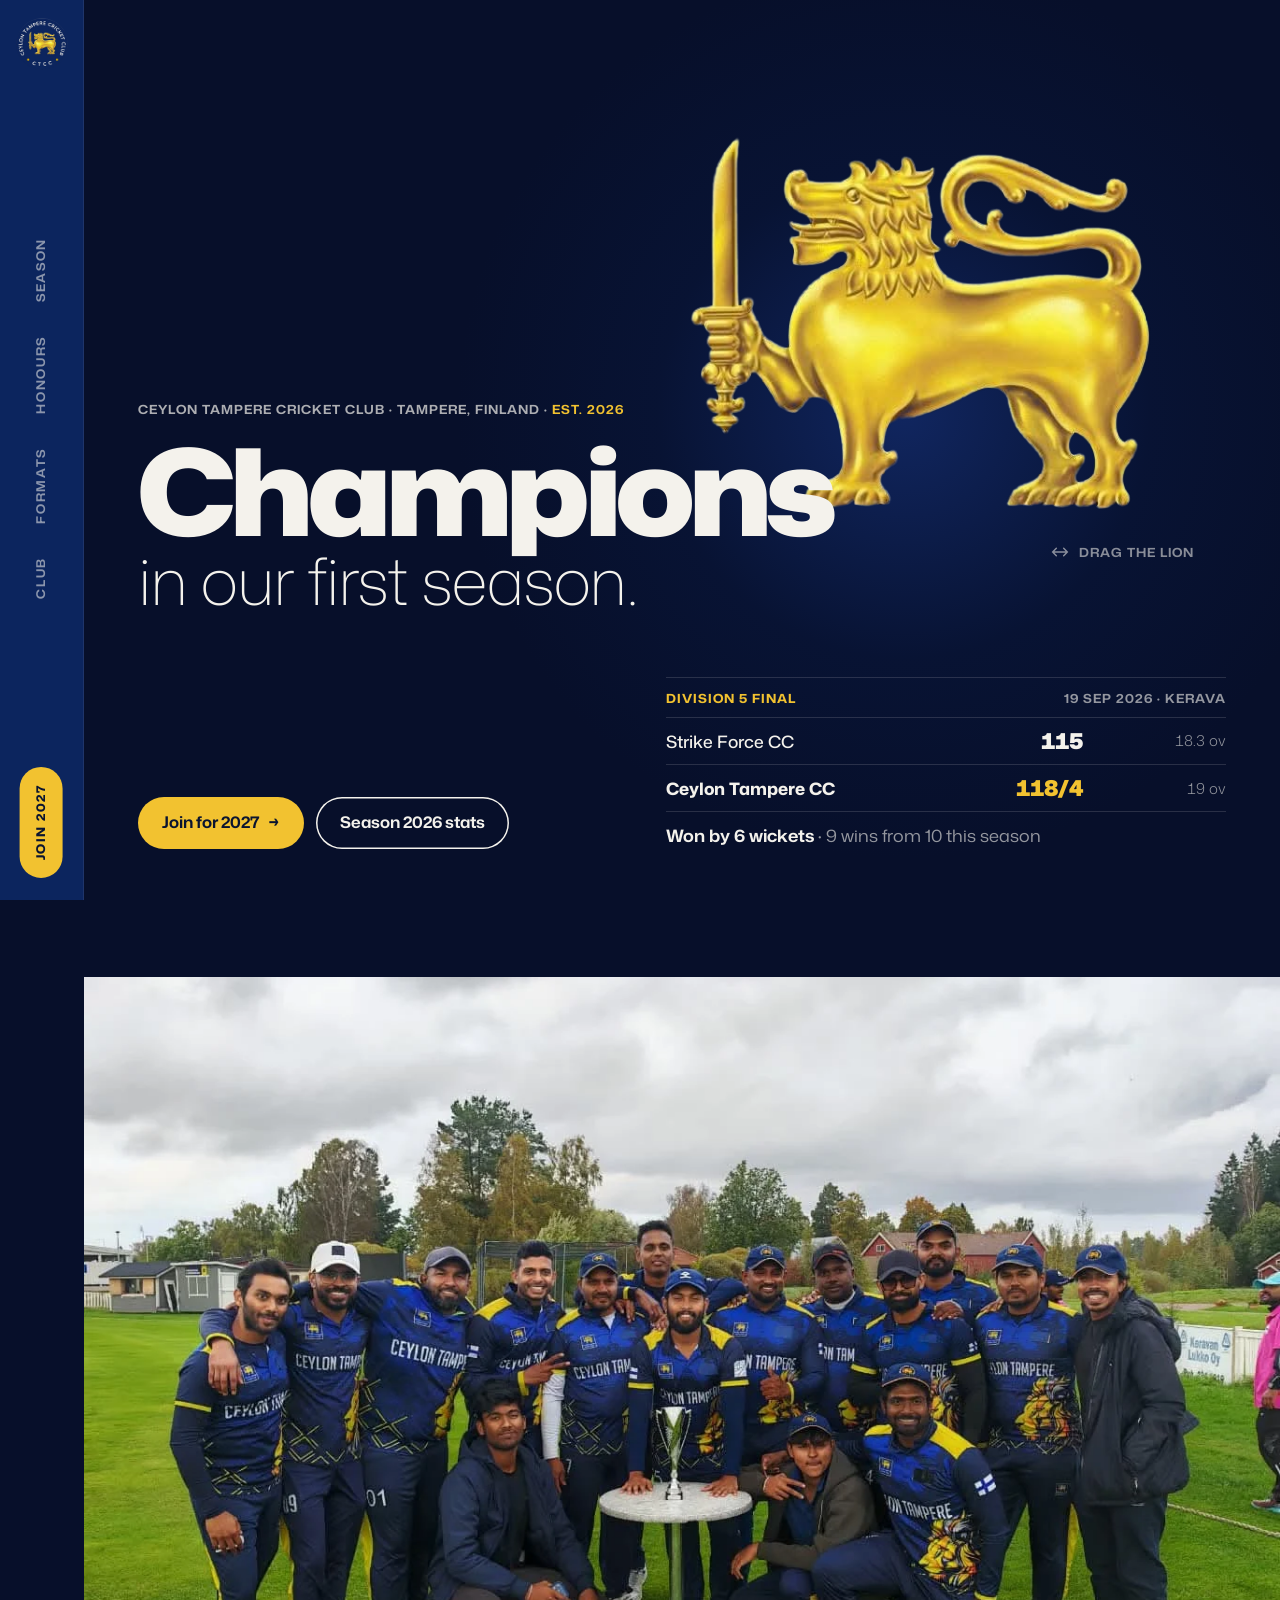
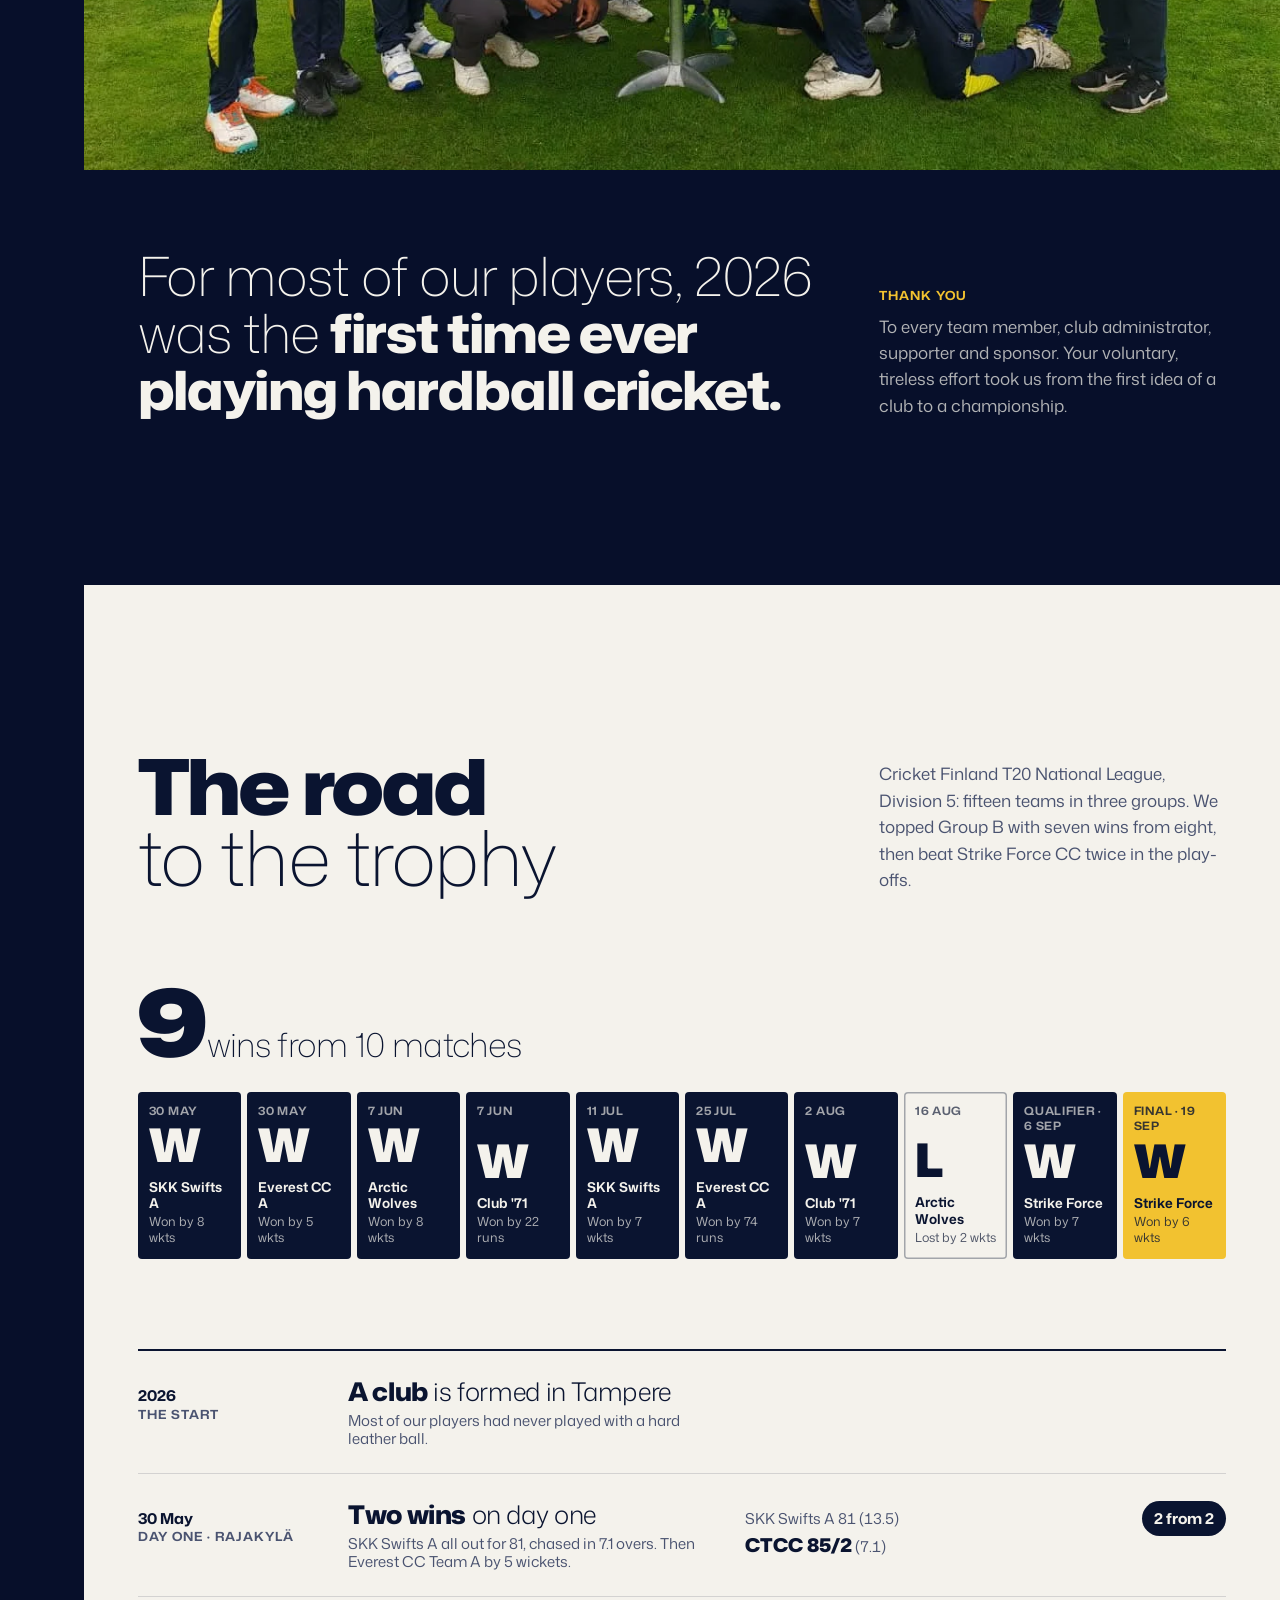
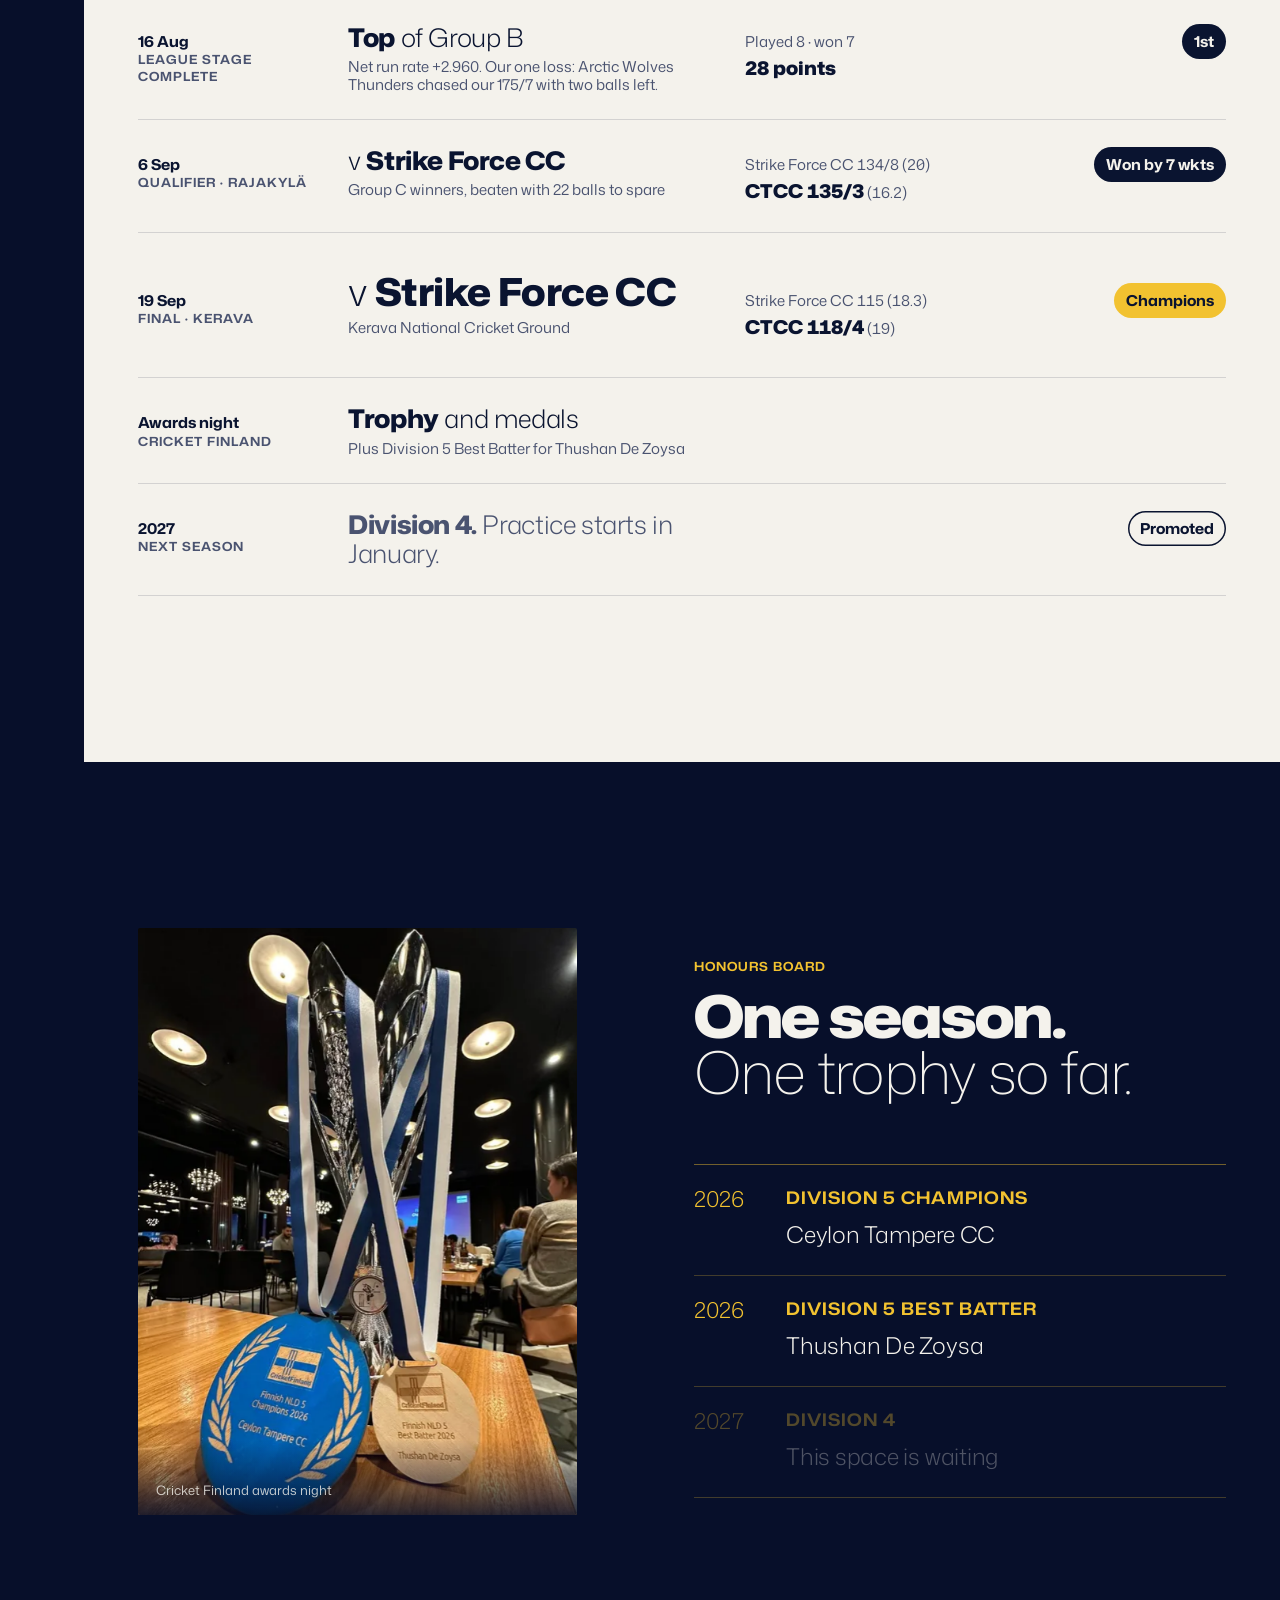
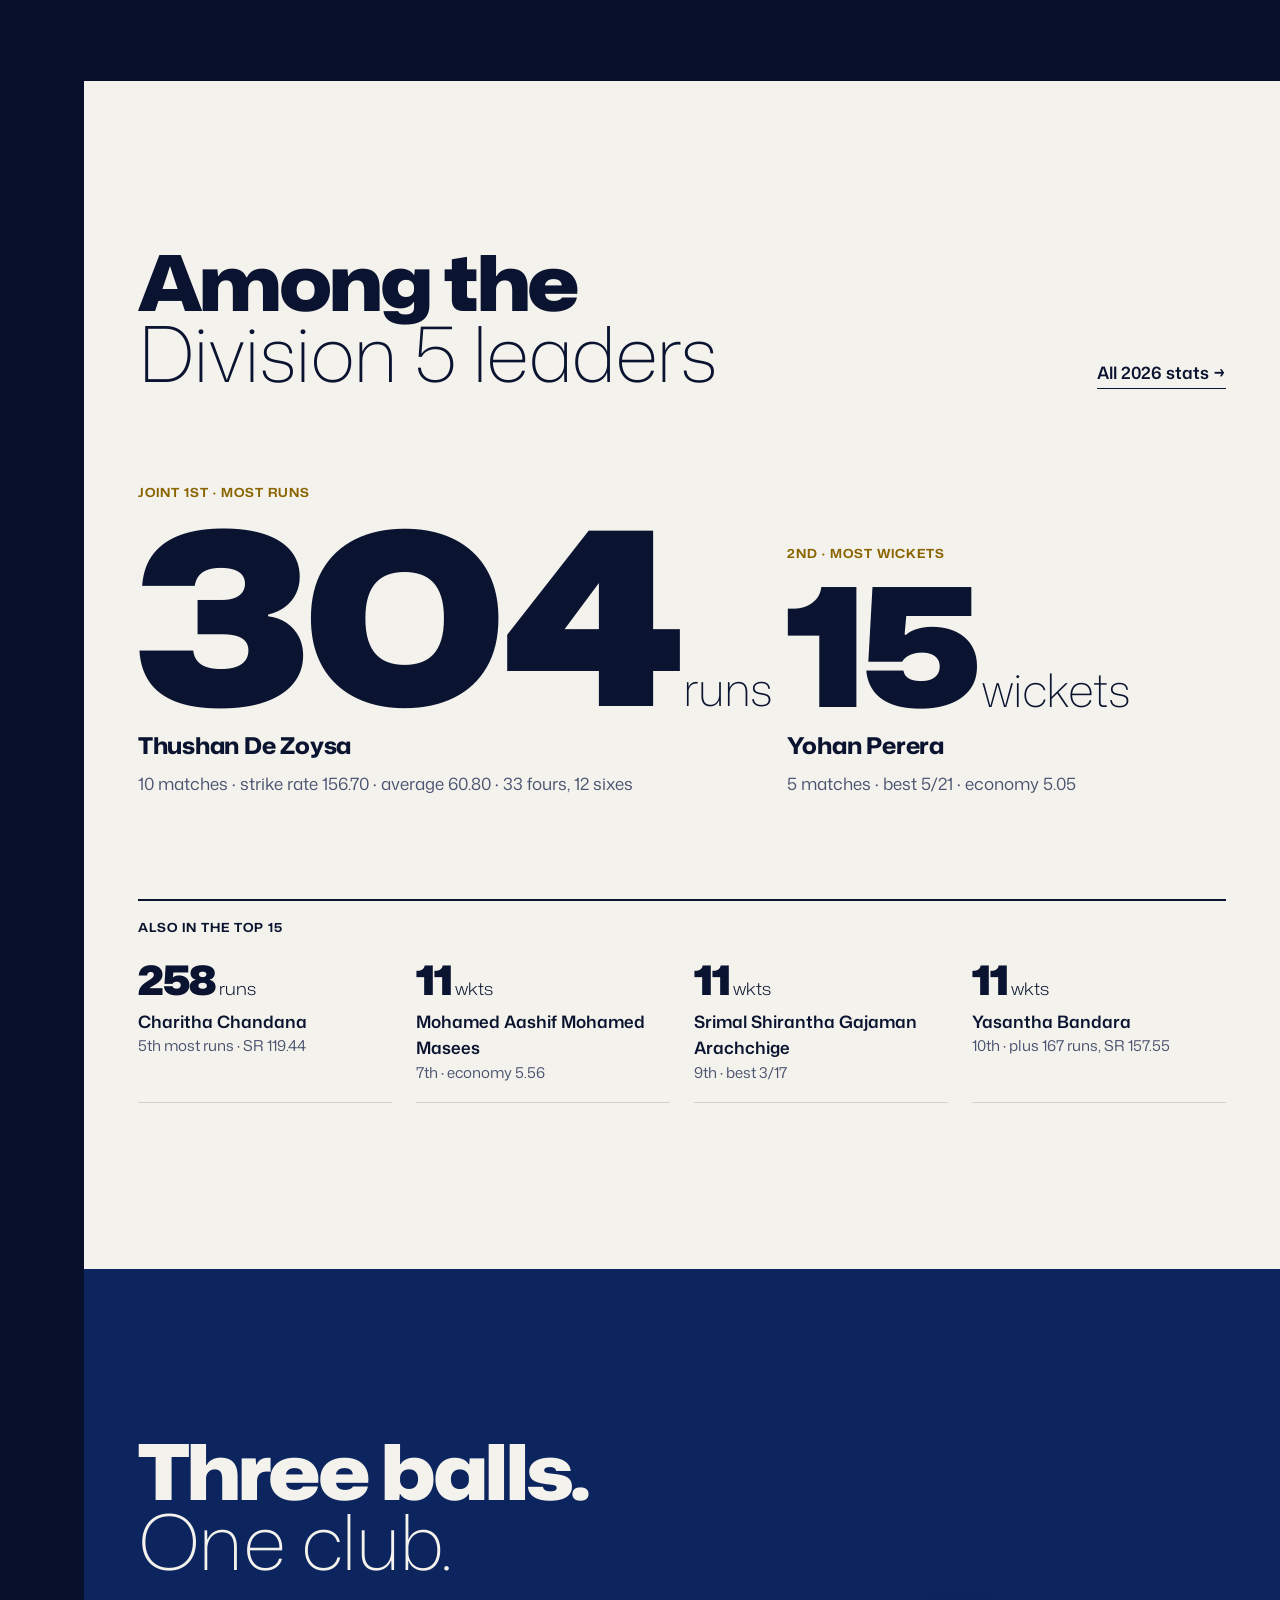
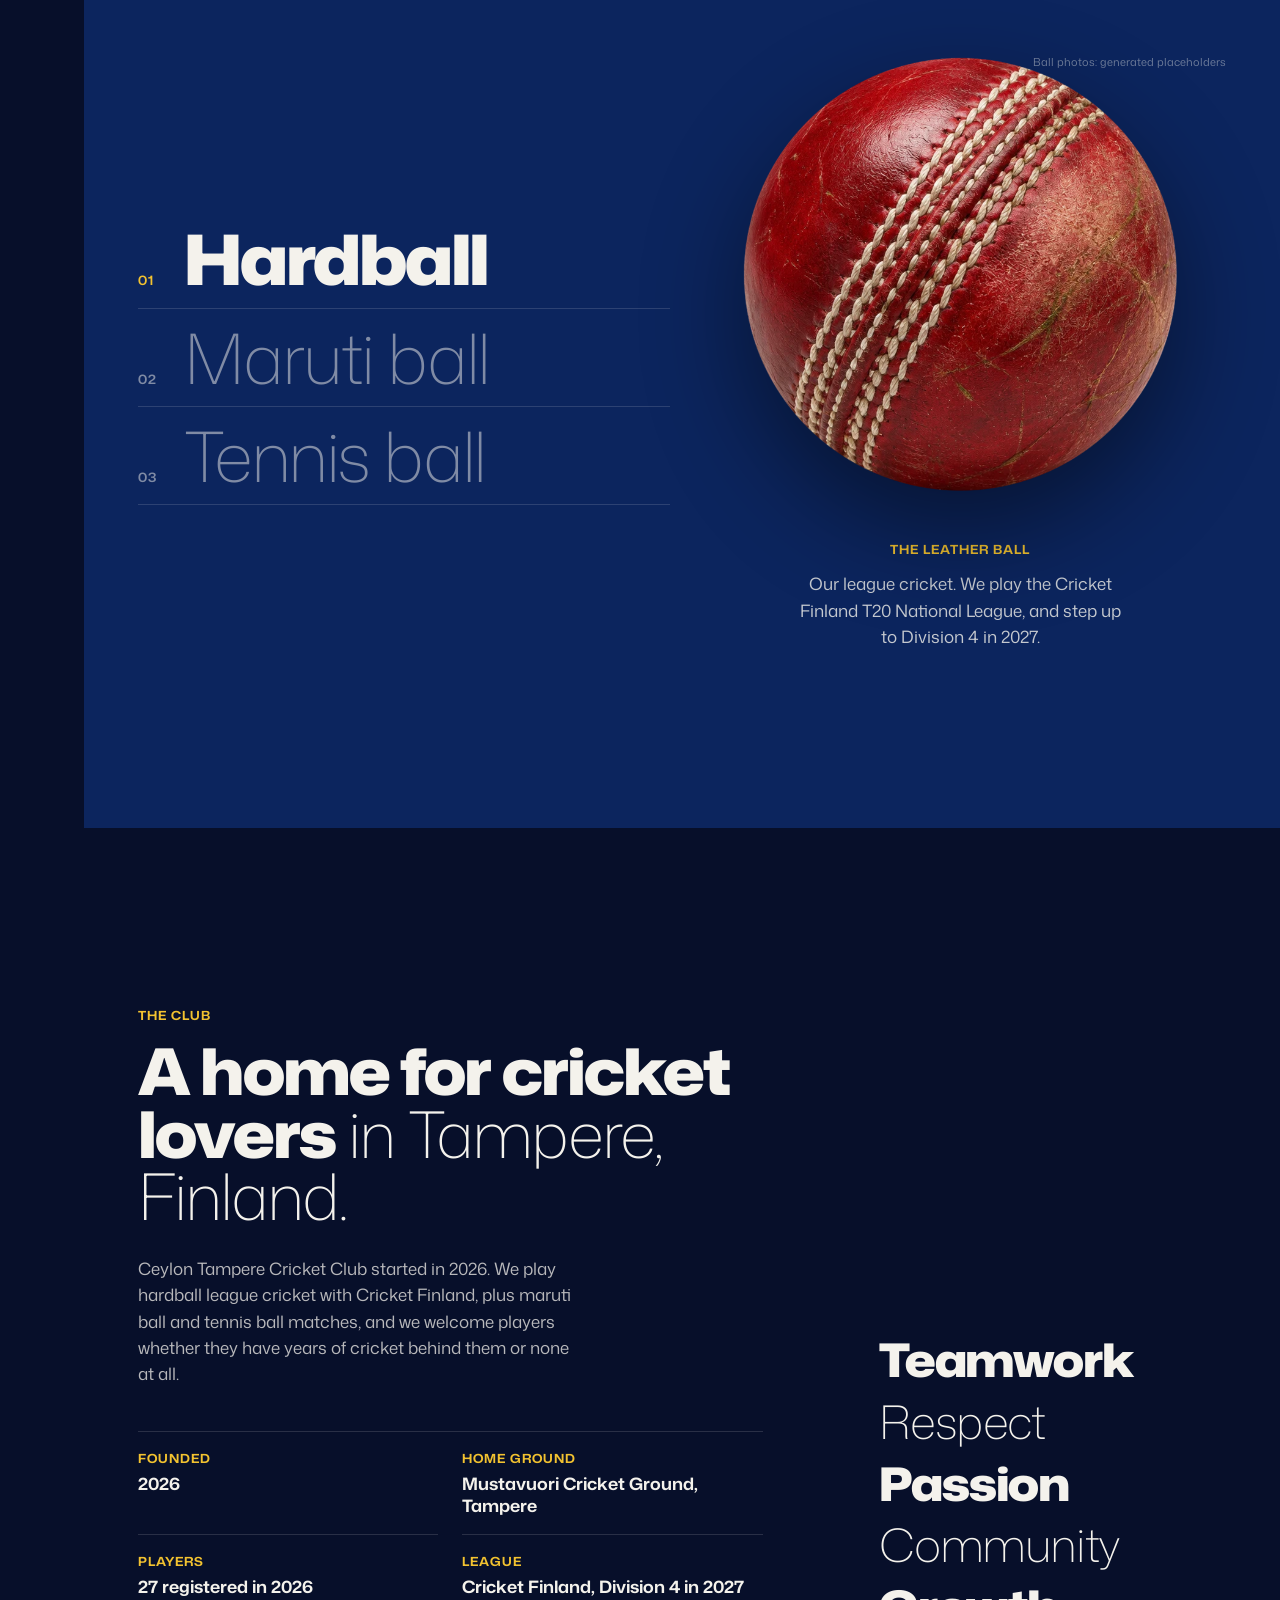
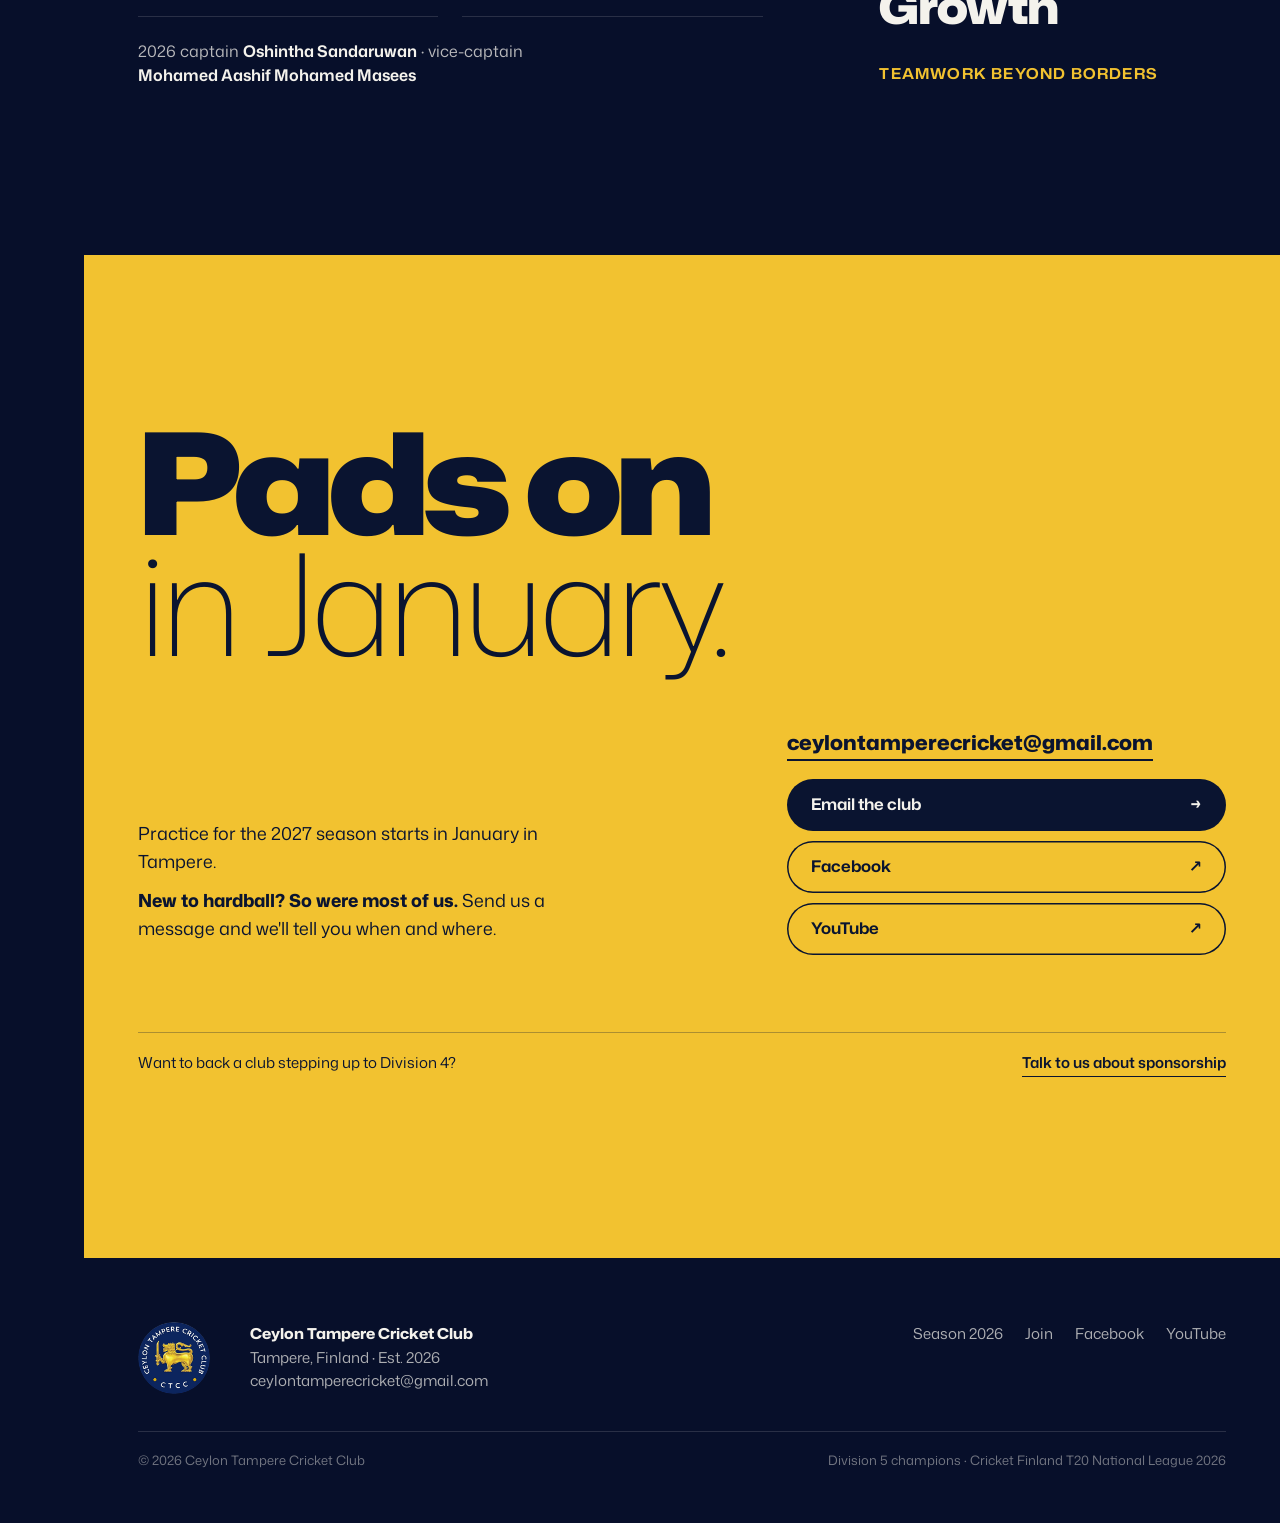
==== index.html @ f1c86672 "init" ====
<!doctype html>
<html lang="en" class="no-js">
<head>
<meta charset="utf-8">
<meta name="viewport" content="width=device-width, initial-scale=1, viewport-fit=cover">
<title>Ceylon Tampere Cricket Club</title>
<meta name="description" content="Ceylon Tampere Cricket Club (CTCC), Tampere, Finland. Cricket Finland Division 5 champions in our first season, 2026. Practice for 2027 starts in January.">
<meta name="theme-color" content="#070F2A">
<meta name="color-scheme" content="dark light">
<meta property="og:title" content="Ceylon Tampere Cricket Club">
<meta property="og:description" content="Division 5 champions in our first season. Division 4 in 2027.">
<meta property="og:image" content="media/team.webp">
<link rel="icon" href="media/crest-128.png">
<link rel="apple-touch-icon" href="media/apple-touch-icon.png">
<link rel="preconnect" href="https://fonts.googleapis.com">
<link rel="preconnect" href="https://fonts.gstatic.com" crossorigin>
<link href="https://fonts.googleapis.com/css2?family=Mona+Sans:ital,wdth,wght@0,75..125,200..900;1,75..125,200..900&display=swap" rel="stylesheet">
<link rel="stylesheet" href="css/site.css">
<link rel="modulepreload" href="vendor/three.module.min.js">
<script type="importmap">{"imports":{"three":"./vendor/three.module.min.js"}}</script>
<script>document.documentElement.classList.remove('no-js')</script>
</head>
<body>
<a class="skip" href="#main">Skip to content</a>

<!-- Desktop rail -->
<nav class="rail" aria-label="Sections">
  <a href="#top" aria-label="Ceylon Tampere Cricket Club, back to top"><img class="crest" src="media/crest-128.png" alt="" width="52" height="52"></a>
  <div class="rnav"><span class="mark" aria-hidden="true"></span><ol>
    <li><a href="#season" data-sec="season"><span>Season</span></a></li>
    <li><a href="#honours" data-sec="honours"><span>Honours</span></a></li>
    <li><a href="#formats" data-sec="formats"><span>Formats</span></a></li>
    <li><a href="#club" data-sec="club"><span>Club</span></a></li>
  </ol></div>
  <a class="join-v" href="#join">Join 2027</a>
</nav>

<!-- Phone / tablet bar -->
<header class="topbar">
  <a class="id" href="#top"><img src="media/crest-128.png" alt="" width="38" height="38"><b>CTCC</b></a>
  <button class="menu-btn" type="button" aria-controls="sheet" aria-expanded="false">Menu</button>
</header>
<div class="scrim" data-close></div>
<div class="sheet" id="sheet" role="dialog" aria-modal="true" aria-label="Menu" hidden>
  <div class="grab" aria-hidden="true"></div>
  <nav>
    <a href="#season"><span><b>Season</b> 2026</span><i>Road to the trophy</i></a>
    <a href="#honours"><span><b>Honours</b></span><i>Board</i></a>
    <a href="#formats"><span><b>Three</b> balls</span><i>Formats</i></a>
    <a href="#club"><span><b>The</b> club</span><i>About</i></a>
    <a href="season.html"><span><b>Stats</b> page</span><i>Full tables</i></a>
  </nav>
  <a class="btn btn-ink" href="#join">Join for 2027</a>
</div>

<main id="main">

<!-- 1 · HERO -->
<section class="hero" id="top" data-sec="top">
  <div class="wrap">
    <p class="kicker lbl rv">Ceylon Tampere Cricket Club · Tampere, Finland · <em>Est. 2026</em></p>
    <h1 class="rv" style="--i:1"><span class="hb">Champions</span><span class="hl">in our first season.</span></h1>

    <div class="lion" id="lion" aria-label="The club's gold lion in 3D. Drag sideways to turn it." role="img">
      <img src="media/lion.png" alt="" width="510" height="415">
      <canvas aria-hidden="true"></canvas>
      <p class="hint lbl" aria-hidden="true"><svg viewBox="0 0 24 24" fill="none" stroke="currentColor" stroke-width="1.6" stroke-linecap="round"><path d="M4 12h16M8 8l-4 4 4 4M16 8l4 4-4 4"/></svg>Drag the lion</p>
    </div>

    <div class="hero-foot">
      <div class="cta rv" style="--i:3">
        <a class="btn btn-gold" href="#join">Join for 2027 <span class="arr" aria-hidden="true">→</span></a>
        <a class="btn btn-line" href="season.html"><span><span class="hide-s">Season </span>2026 stats</span></a>
      </div>
      <div class="score num rv" style="--i:2" aria-label="Division 5 final, 19 September 2026: Strike Force CC 115 all out in 18.3 overs, Ceylon Tampere CC 118 for 4 in 19 overs. Ceylon Tampere won by 6 wickets.">
        <div class="meta lbl"><span><b>Division 5 final</b></span><span>19 Sep 2026 · Kerava</span></div>
        <div class="row"><span class="t">Strike Force CC</span><span class="r">115</span><span class="o">18.3 ov</span></div>
        <div class="row win"><span class="t">Ceylon Tampere CC</span><span class="r">118/4</span><span class="o">19 ov</span></div>
        <div class="res">Won by 6 wickets <span class="sub">· 9 wins from 10 this season</span></div>
      </div>
    </div>
  </div>
</section>

<!-- 2 · TEAM PHOTO -->
<section class="team night" aria-label="The team">
  <figure class="team-photo" id="teamPhoto">
    <img src="media/team.webp" srcset="media/team-800.webp 800w, media/team.webp 1280w" sizes="100vw" width="1280" height="960" alt="Ceylon Tampere CC players in navy and gold kit gathered on the field around the Division 5 trophy." loading="lazy" decoding="async">
  </figure>
  <div class="wrap team-copy">
    <p class="q rv">For most of our players, 2026 was the <b>first time ever playing hardball cricket.</b></p>
    <p class="a rv" style="--i:1"><span class="lbl">Thank you</span>To every team member, club administrator, supporter and sponsor. Your voluntary, tireless effort took us from the first idea of a club to a championship.</p>
  </div>
</section>

<!-- 3 · ROAD (form strip + ledger) -->
<section class="light sec" id="season" data-sec="season">
  <div class="wrap">
    <div class="road-head">
      <h2 class="h2 rv"><b>The road</b><span>to the trophy</span></h2>
      <p class="rv" style="--i:1">Cricket Finland T20 National League, Division 5: fifteen teams in three groups. We topped Group B with seven wins from eight, then beat Strike Force CC twice in the play-offs.</p>
    </div>
    <div class="form" aria-label="2026 results: 9 wins and 1 loss from 10 matches">
      <p class="form-head rv"><b class="num">9</b><span>wins from 10 matches</span></p>
      <ol class="num">
        <li class="w rv" style="--i:0"><span class="d">30 May</span><b>W</b><span class="o">SKK Swifts A</span><span class="m">Won by 8 wkts</span></li>
        <li class="w rv" style="--i:1"><span class="d">30 May</span><b>W</b><span class="o">Everest CC A</span><span class="m">Won by 5 wkts</span></li>
        <li class="w rv" style="--i:2"><span class="d">7 Jun</span><b>W</b><span class="o">Arctic Wolves</span><span class="m">Won by 8 wkts</span></li>
        <li class="w rv" style="--i:3"><span class="d">7 Jun</span><b>W</b><span class="o">Club '71</span><span class="m">Won by 22 runs</span></li>
        <li class="w rv" style="--i:4"><span class="d">11 Jul</span><b>W</b><span class="o">SKK Swifts A</span><span class="m">Won by 7 wkts</span></li>
        <li class="w rv" style="--i:5"><span class="d">25 Jul</span><b>W</b><span class="o">Everest CC A</span><span class="m">Won by 74 runs</span></li>
        <li class="w rv" style="--i:6"><span class="d">2 Aug</span><b>W</b><span class="o">Club '71</span><span class="m">Won by 7 wkts</span></li>
        <li class="l rv" style="--i:7"><span class="d">16 Aug</span><b>L</b><span class="o">Arctic Wolves</span><span class="m">Lost by 2 wkts</span></li>
        <li class="w q rv" style="--i:8"><span class="d">Qualifier · 6 Sep</span><b>W</b><span class="o">Strike Force</span><span class="m">Won by 7 wkts</span></li>
        <li class="w f rv" style="--i:9"><span class="d">Final · 19 Sep</span><b>W</b><span class="o">Strike Force</span><span class="m">Won by 6 wkts</span></li>
      </ol>
    </div>
    <ol class="ledger num">
      <li class="rv">
        <span class="when lbl"><b>2026</b>The start</span>
        <span class="what"><b>A club</b> is formed in Tampere<small>Most of our players had never played with a hard leather ball.</small></span>
        <span class="sc"></span>
        <span class="res"></span>
      </li>
      <li class="rv">
        <span class="when lbl"><b>30 May</b>Day one · Rajakylä</span>
        <span class="what"><b>Two wins</b> on day one<small>SKK Swifts A all out for 81, chased in 7.1 overs. Then Everest CC Team A by 5 wickets.</small></span>
        <span class="sc"><span>SKK Swifts A 81 (13.5)</span><span><strong>CTCC 85/2</strong> (7.1)</span></span>
        <span class="res"><i>2 from 2</i></span>
      </li>
      <li class="rv">
        <span class="when lbl"><b>16 Aug</b>League stage complete</span>
        <span class="what"><b>Top</b> of Group B<small>Net run rate +2.960. Our one loss: Arctic Wolves Thunders chased our 175/7 with two balls left.</small></span>
        <span class="sc"><span>Played 8 · won 7</span><span><strong>28 points</strong></span></span>
        <span class="res"><i>1st</i></span>
      </li>
      <li class="rv">
        <span class="when lbl"><b>6 Sep</b>Qualifier · Rajakylä</span>
        <span class="what">v <b>Strike Force CC</b><small>Group C winners, beaten with 22 balls to spare</small></span>
        <span class="sc"><span>Strike Force CC 134/8 (20)</span><span><strong>CTCC 135/3</strong> (16.2)</span></span>
        <span class="res"><i>Won by 7 wkts</i></span>
      </li>
      <li class="rv big">
        <span class="when lbl"><b>19 Sep</b>Final · Kerava</span>
        <span class="what">v <b>Strike Force CC</b><small>Kerava National Cricket Ground</small></span>
        <span class="sc"><span>Strike Force CC 115 (18.3)</span><span><strong>CTCC 118/4</strong> (19)</span></span>
        <span class="res"><i>Champions</i></span>
      </li>
      <li class="rv">
        <span class="when lbl"><b>Awards night</b>Cricket Finland</span>
        <span class="what"><b>Trophy</b> and medals<small>Plus Division 5 Best Batter for Thushan De Zoysa</small></span>
        <span class="sc"></span>
        <span class="res"></span>
      </li>
      <li class="rv next">
        <span class="when lbl"><b>2027</b>Next season</span>
        <span class="what"><b>Division 4.</b> Practice starts in January.</span>
        <span class="sc"></span>
        <span class="res"><i>Promoted</i></span>
      </li>
    </ol>
  </div>
</section>

<!-- 4 · HONOURS BOARD -->
<section class="honours night sec" id="honours" data-sec="honours">
  <div class="wrap">
    <figure class="rv">
      <img id="trophyImg" src="media/trophy.webp" srcset="media/trophy-600.webp 600w, media/trophy.webp 1152w" sizes="(max-width:860px) 100vw, 40vw" width="1152" height="1536" alt="The Division 5 trophy with two Cricket Finland medals: Finnish NLD 5 Champions 2026, Ceylon Tampere CC, and Finnish NLD 5 Best Batter 2026, Thushan De Zoysa." loading="lazy" decoding="async">
      <figcaption>Cricket Finland awards night</figcaption>
    </figure>
    <div class="board">
      <p class="lbl rv">Honours board</p>
      <h2 class="rv" style="--i:1"><b>One season.</b>One trophy so far.</h2>
      <ol>
        <li class="rv"><span class="y num">2026</span><span class="h">Division 5 Champions</span><span class="n">Ceylon Tampere CC</span></li>
        <li class="rv" style="--i:1"><span class="y num">2026</span><span class="h">Division 5 Best Batter</span><span class="n">Thushan De Zoysa</span></li>
        <li class="rv wait" style="--i:2"><span class="y num">2027</span><span class="h">Division 4</span><span class="n">This space is waiting</span></li>
      </ol>
    </div>
  </div>
</section>

<!-- 5 · LEADERS -->
<section class="light sec" aria-labelledby="leadersT">
  <div class="wrap">
    <div class="leaders-head">
      <h2 class="h2 rv" id="leadersT"><b>Among the</b><span>Division 5 leaders</span></h2>
      <a class="tlink rv" style="--i:1" href="season.html">All 2026 stats →</a>
    </div>
    <div class="big2 num">
      <div class="stat rv">
        <span class="tag lbl">Joint 1st · most runs</span>
        <div class="v"><b data-count="304">304</b><span>runs</span></div>
        <div class="who">Thushan De Zoysa</div>
        <div class="det">10 matches · strike rate 156.70 · average 60.80 · 33 fours, 12 sixes</div>
      </div>
      <div class="stat rv" style="--i:1">
        <span class="tag lbl">2nd · most wickets</span>
        <div class="v"><b data-count="15">15</b><span>wickets</span></div>
        <div class="who">Yohan Perera</div>
        <div class="det">5 matches · best 5/21 · economy 5.05</div>
      </div>
    </div>
    <div class="also">
      <h3 class="lbl">Also in the top 15</h3>
      <ul class="num">
        <li class="rv"><b>258<small>runs</small></b><span>Charitha Chandana</span><i>5th most runs · SR 119.44</i></li>
        <li class="rv" style="--i:1"><b>11<small>wkts</small></b><span>Mohamed Aashif Mohamed Masees</span><i>7th · economy 5.56</i></li>
        <li class="rv" style="--i:2"><b>11<small>wkts</small></b><span>Srimal Shirantha Gajaman Arachchige</span><i>9th · best 3/17</i></li>
        <li class="rv" style="--i:3"><b>11<small>wkts</small></b><span>Yasantha Bandara</span><i>10th · plus 167 runs, SR 157.55</i></li>
      </ul>
    </div>
  </div>
</section>

<!-- 6 · FORMATS -->
<section class="formats navy sec" id="formats" data-sec="formats">
  <div class="wrap">
    <h2 class="h2 rv"><b>Three balls.</b><span>One club.</span></h2>
    <ul class="picks" role="tablist" aria-label="Formats we play">
      <li><button class="pick" role="tab" id="p0" aria-selected="true" aria-controls="ballPanel" data-i="0"><span class="ix num">01</span><span class="nm">Hardball</span></button></li>
      <li><button class="pick" role="tab" id="p1" aria-selected="false" aria-controls="ballPanel" data-i="1" tabindex="-1"><span class="ix num">02</span><span class="nm">Maruti ball</span></button></li>
      <li><button class="pick" role="tab" id="p2" aria-selected="false" aria-controls="ballPanel" data-i="2" tabindex="-1"><span class="ix num">03</span><span class="nm">Tennis ball</span></button></li>
    </ul>
    <div class="ballstage" id="ballPanel" role="tabpanel" aria-labelledby="p0" aria-live="polite">
      <div class="ball"><img id="ballImg" src="media/ball-leather.webp" alt="A red leather cricket ball" width="720" height="720" loading="lazy"></div>
      <div class="balltext">
        <span class="lbl" id="ballLbl">The leather ball</span>
        <p id="ballTxt">Our league cricket. We play the Cricket Finland T20 National League, and step up to Division 4 in 2027.</p>
      </div>
      <span class="gen">Ball photos: generated placeholders</span>
    </div>
  </div>
</section>

<!-- 7 · CLUB -->
<section class="club night sec" id="club" data-sec="club">
  <div class="wrap">
    <div class="say">
      <p class="lbl rv">The club</p>
      <h2 class="rv" style="--i:1"><b>A home for cricket lovers</b> in Tampere, Finland.</h2>
      <p class="rv" style="--i:2">Ceylon Tampere Cricket Club started in 2026. We play hardball league cricket with Cricket Finland, plus maruti ball and tennis ball matches, and we welcome players whether they have years of cricket behind them or none at all.</p>
      <dl class="facts num rv" style="--i:3">
        <div><dt class="lbl">Founded</dt><dd>2026</dd></div>
        <div><dt class="lbl">Home ground</dt><dd>Mustavuori Cricket Ground, Tampere</dd></div>
        <div><dt class="lbl">Players</dt><dd>27 registered in 2026</dd></div>
        <div><dt class="lbl">League</dt><dd>Cricket Finland, Division 4 in 2027</dd></div>
      </dl>
      <p class="leads rv" style="--i:4">2026 captain <b>Oshintha Sandaruwan</b> · vice-captain <b>Mohamed Aashif Mohamed Masees</b></p>
    </div>
    <ul class="values">
      <li class="rv">Teamwork</li>
      <li class="rv" style="--i:1">Respect</li>
      <li class="rv" style="--i:2">Passion</li>
      <li class="rv" style="--i:3">Community</li>
      <li class="rv" style="--i:4">Growth</li>
      <li class="motto rv" style="--i:5">Teamwork beyond borders</li>
    </ul>
  </div>
</section>

<!-- 8 · JOIN -->
<section class="join sec" id="join" data-sec="join">
  <div class="wrap">
    <h2 class="rv"><b>Pads on</b><span>in January.</span></h2>
    <div class="txt rv" style="--i:1">
      <p>Practice for the 2027 season starts in January in Tampere.</p>
      <p><b>New to hardball? So were most of us.</b> Send us a message and we'll tell you when and where.</p>
    </div>
    <div class="acts rv" style="--i:2">
      <a class="mail" href="mailto:ceylontamperecricket@gmail.com?subject=Joining%20CTCC%20for%202027">ceylontamperecricket@gmail.com</a>
      <a class="btn btn-ink" href="mailto:ceylontamperecricket@gmail.com?subject=Joining%20CTCC%20for%202027">Email the club <span class="arr" aria-hidden="true">→</span></a>
      <a class="btn btn-line" href="https://www.facebook.com/people/Ceylon-Tampere-Cricket-Club/61589748046436/" target="_blank" rel="noopener">Facebook <span class="arr" aria-hidden="true">↗</span></a>
      <a class="btn btn-line" href="https://www.youtube.com/@CeylonTampereCricketClub" target="_blank" rel="noopener">YouTube <span class="arr" aria-hidden="true">↗</span></a>
    </div>
    <p class="spons rv"><span>Want to back a club stepping up to Division 4?</span><a class="tlink" href="mailto:ceylontamperecricket@gmail.com?subject=Sponsoring%20CTCC">Talk to us about sponsorship</a></p>
  </div>
</section>

</main>

<footer>
  <div class="wrap">
    <img class="crest" src="media/crest-128.png" alt="Ceylon Tampere Cricket Club crest" width="72" height="72" loading="lazy">
    <div>
      <b>Ceylon Tampere Cricket Club</b><br>
      Tampere, Finland · Est. 2026<br>
      <a href="mailto:ceylontamperecricket@gmail.com">ceylontamperecricket@gmail.com</a>
    </div>
    <ul>
      <li><a href="season.html">Season 2026</a></li>
      <li><a href="#join">Join</a></li>
      <li><a href="https://www.facebook.com/people/Ceylon-Tampere-Cricket-Club/61589748046436/" target="_blank" rel="noopener">Facebook</a></li>
      <li><a href="https://www.youtube.com/@CeylonTampereCricketClub" target="_blank" rel="noopener">YouTube</a></li>
    </ul>
    <p class="fine"><span>© 2026 Ceylon Tampere Cricket Club</span><span>Division 5 champions · Cricket Finland T20 National League 2026</span></p>
  </div>
</footer>

<script type="module" src="js/app.js"></script>
<script type="module" src="js/lion.js"></script>
</body>
</html>
---- css/site.css ----
/* Ceylon Tampere CC — "The honours board" */
:root{
  --night:#070F2A; --navy:#0C255E; --navy-2:#102E70; --gold:#F2C230; --gold-ink:#8A6400;
  --whites:#F4F2EC; --whites-2:#EAE6DB; --ink:#0A1430; --ink-2:#4A5370;
  --line:rgba(10,20,48,.14); --line-d:rgba(244,242,236,.14);
  --ease-out:cubic-bezier(.23,1,.32,1); --ease-io:cubic-bezier(.77,0,.175,1);
  --rail:84px; --gut:clamp(20px,4.2vw,64px); --sec:clamp(96px,13vw,190px);
  --font:"Mona Sans",ui-sans-serif,system-ui,sans-serif;
}
*,*::before,*::after{box-sizing:border-box}
html{-webkit-tap-highlight-color:transparent;-webkit-text-size-adjust:100%;scroll-behavior:smooth;scroll-padding-top:72px}
@media (prefers-reduced-motion:reduce){html{scroll-behavior:auto}}
body{margin:0;background:var(--night);color:var(--whites);font-family:var(--font);font-size:17px;line-height:1.55;font-weight:400;font-stretch:100%;text-rendering:optimizeLegibility;-webkit-font-smoothing:antialiased}
img{display:block;max-width:100%;height:auto}
a{color:inherit}
button{font:inherit;color:inherit;background:none;border:0;padding:0;cursor:pointer}
a,button{touch-action:manipulation}
button,.btn,.rail a,.pick{user-select:none;-webkit-user-select:none}
.skip{position:absolute;left:-999px;top:8px;z-index:100;background:var(--gold);color:var(--ink);padding:10px 14px;border-radius:8px}
.skip:focus{left:8px}
:focus-visible{outline:2px solid var(--gold);outline-offset:3px;border-radius:4px}

/* ---------- type ---------- */
.lbl{font-size:12.5px;font-weight:650;font-stretch:115%;letter-spacing:.08em;text-transform:uppercase;line-height:1.3}
.h2{margin:0;font-size:clamp(2.4rem,6vw,5.6rem);line-height:.92;letter-spacing:-.03em}
.h2 b{display:block;font-weight:850;font-stretch:118%}
.h2 span{display:block;font-weight:200;font-stretch:100%;letter-spacing:-.02em}
.lede{font-size:clamp(1.05rem,1.4vw,1.25rem);line-height:1.5;max-width:34ch}
.num{font-variant-numeric:lining-nums}
table.stats,.score .r,.score .o,.ledger .sc{font-variant-numeric:tabular-nums lining-nums}

/* ---------- layout ---------- */
main,footer{margin-left:0}
.wrap{padding-inline:var(--gut);max-width:1440px;margin-inline:auto}
.sec{padding-block:var(--sec)}
.light{background:var(--whites);color:var(--ink)}
.night{background:var(--night)}
.navy{background:var(--navy)}
@media (min-width:1024px){main,footer{margin-left:var(--rail)}}

/* ---------- buttons ---------- */
.btn{display:inline-flex;align-items:center;gap:.6em;min-height:52px;padding:0 24px;border-radius:999px;font-weight:650;font-stretch:108%;font-size:16px;text-decoration:none;transition:transform 140ms var(--ease-out),background-color 200ms ease,color 200ms ease,box-shadow 200ms ease}
.btn:active{transform:scale(.97)}
.btn-gold{background:var(--gold);color:var(--ink)}
.btn-line{box-shadow:inset 0 0 0 1.5px currentColor}
.btn-ink{background:var(--ink);color:var(--whites)}
.btn .arr{transition:transform 200ms var(--ease-out)}
.tlink{font-weight:600;text-decoration:none;border-bottom:1.5px solid currentColor;padding-bottom:2px}
@media (hover:hover) and (pointer:fine){
  .btn-gold:hover{background:#FFD24A}
  .btn-line:hover{background:rgba(244,242,236,.08)}
  .light .btn-line:hover,.join .btn-line:hover{background:rgba(10,20,48,.06)}
  .btn-ink:hover{background:#18244A}
  .btn:hover .arr{transform:translateX(3px)}
  .tlink:hover{color:var(--gold)}
  .light .tlink:hover{color:var(--gold-ink)}
}

/* ---------- rail (desktop) ---------- */
.rail{position:fixed;inset:0 auto 0 0;width:var(--rail);background:var(--navy);z-index:50;display:none;flex-direction:column;align-items:center;padding:18px 0 22px;border-right:1px solid rgba(244,242,236,.08)}
.rail .crest{width:52px;height:52px;border-radius:50%;flex:none}
.rail .rnav{margin:auto 0;position:relative}
.rail ol{list-style:none;margin:0;padding:0;display:flex;flex-direction:column;gap:6px}
.rail ol a{display:flex;align-items:center;justify-content:center;width:var(--rail);padding:14px 0;text-decoration:none;color:rgba(244,242,236,.55);transition:color 200ms ease}
.rail ol a span{writing-mode:vertical-rl;transform:rotate(180deg);font-size:12px;font-weight:650;font-stretch:118%;letter-spacing:.14em;text-transform:uppercase}
.rail ol a[aria-current="true"]{color:var(--whites)}
.rail .mark{position:absolute;left:0;top:0;width:3px;height:0;background:var(--gold);border-radius:0 3px 3px 0;transition:transform 360ms var(--ease-io),height 360ms var(--ease-io)}
.rail .join-v{writing-mode:vertical-rl;transform:rotate(180deg);background:var(--gold);color:var(--ink);text-decoration:none;font-weight:750;font-stretch:115%;font-size:12px;letter-spacing:.12em;text-transform:uppercase;padding:18px 12px;border-radius:999px;transition:transform 140ms var(--ease-out)}
.rail .join-v:active{transform:rotate(180deg) scale(.96)}
@media (hover:hover) and (pointer:fine){.rail ol a:hover{color:var(--whites)}}
@media (min-width:1024px){.rail{display:flex}}

/* ---------- top bar + sheet (phones/tablets) ---------- */
.topbar{position:fixed;inset:0 0 auto 0;z-index:50;display:flex;align-items:center;justify-content:space-between;gap:12px;padding:calc(10px + env(safe-area-inset-top,0px)) 16px 10px;background:rgba(7,15,42,.72);-webkit-backdrop-filter:blur(18px) saturate(160%);backdrop-filter:blur(18px) saturate(160%);transition:background-color 300ms ease}
.topbar .id{display:flex;align-items:center;gap:10px;text-decoration:none}
.topbar .id img{width:38px;height:38px;border-radius:50%}
.topbar .id b{font-weight:800;font-stretch:118%;font-size:15px;letter-spacing:.02em}
.menu-btn{min-height:44px;padding:0 18px;border-radius:999px;background:rgba(244,242,236,.1);font-weight:650;font-size:15px;transition:transform 140ms var(--ease-out)}
.menu-btn:active{transform:scale(.96)}
@media (min-width:1024px){.topbar{display:none}}
@media (prefers-reduced-transparency:reduce){.topbar{background:var(--night);backdrop-filter:none;-webkit-backdrop-filter:none}}

.scrim{position:fixed;inset:0;z-index:60;background:rgba(3,7,20,.55);opacity:0;pointer-events:none;transition:opacity 260ms ease}
.sheet{position:fixed;left:0;right:0;bottom:0;z-index:61;background:var(--whites);color:var(--ink);border-radius:24px 24px 0 0;padding:10px 20px calc(24px + env(safe-area-inset-bottom,0px));transform:translateY(105%);transition:transform 420ms cubic-bezier(.32,.72,0,1);touch-action:none;max-height:88svh}
.sheet .grab{width:44px;height:5px;border-radius:9px;background:rgba(10,20,48,.2);margin:4px auto 14px}
.sheet nav a{display:flex;justify-content:space-between;align-items:baseline;padding:14px 2px;border-bottom:1px solid var(--line);text-decoration:none;font-size:30px;line-height:1.05;letter-spacing:-.02em;font-weight:250}
.sheet nav a b{font-weight:850;font-stretch:115%}
.sheet nav a i{font-style:normal;font-size:13px;color:var(--ink-2);font-weight:500}
.sheet .btn{width:100%;justify-content:center;margin-top:18px}
body.sheet-open .scrim{opacity:1;pointer-events:auto}
body.sheet-open .sheet{transform:translateY(0)}
@media (min-width:1024px){.sheet,.scrim{display:none}}

/* ---------- hero ---------- */
.hero{position:relative;min-height:100svh;display:grid;align-content:end;padding:calc(96px + env(safe-area-inset-top,0px)) 0 clamp(28px,4vw,56px);overflow:hidden;isolation:isolate}
.hero::before{content:"";position:absolute;right:-6%;top:-4%;width:min(70vw,1100px);aspect-ratio:1;background:radial-gradient(closest-side,rgba(30,70,170,.42),rgba(12,37,94,.18) 55%,rgba(7,15,42,0));z-index:-1;pointer-events:none}
.hero .wrap{width:100%;display:grid;grid-template-columns:repeat(12,1fr);column-gap:24px}
.hero .kicker{grid-column:1/-1;margin:0 0 22px;color:rgba(244,242,236,.7)}
.hero .kicker em{font-style:normal;color:var(--gold)}
.hero h1{grid-column:1/-1;margin:0;position:relative;z-index:2;pointer-events:none}
.hero h1 .hb{display:block;font-weight:900;font-stretch:112%;font-size:clamp(3.3rem,9.4vw,10.6rem);line-height:.86;letter-spacing:-.04em}
.hero h1 .hl{display:block;font-weight:200;font-size:clamp(2rem,5.1vw,5.8rem);line-height:1;letter-spacing:-.03em;margin-top:.08em}
.lion{position:absolute;z-index:1;right:0;top:calc(40px + env(safe-area-inset-top,0px));width:min(56vw,900px);height:clamp(380px,calc(100svh - 330px),760px);touch-action:pan-y;cursor:grab}
.lion:active{cursor:grabbing}
.lion canvas,.lion img{position:absolute;inset:0;width:100%;height:100%}
.lion img{object-fit:contain;padding:12%;transition:opacity 600ms ease}
.lion.ready img{opacity:0}
.lion canvas{opacity:0;transition:opacity 900ms var(--ease-out)}
.lion.ready canvas{opacity:1}
.lion .hint{position:absolute;right:12%;bottom:6%;color:rgba(244,242,236,.55);display:flex;align-items:center;gap:8px;pointer-events:none;transition:opacity 400ms ease}
.lion .hint svg{width:22px;height:22px}
.lion.touched .hint{opacity:0}
.hero-foot{grid-column:1/-1;margin-top:clamp(32px,5vw,64px);display:flex;flex-wrap:wrap;align-items:flex-end;justify-content:space-between;gap:28px;position:relative;z-index:2}
.cta{display:flex;flex-wrap:wrap;gap:12px}
.score{display:grid;grid-template-columns:auto auto auto;gap:0;border-top:1px solid var(--line-d);min-width:min(100%,560px)}
.score .meta{grid-column:1/-1;display:flex;justify-content:space-between;gap:16px;padding:12px 0 10px;color:rgba(244,242,236,.6)}
.score .meta b{color:var(--gold)}
.score .row{display:contents}
.score .row>*{padding:10px 0;border-top:1px solid var(--line-d);display:flex;align-items:center}
.score .t{font-weight:500;font-stretch:104%;padding-right:24px}
.score .r{font-weight:900;font-stretch:112%;font-size:22px;line-height:1.2;justify-content:flex-end}
.score .o{font-weight:300;color:rgba(244,242,236,.6);justify-content:flex-end;padding-left:14px;font-size:15px}
.score .win .t{font-weight:750}
.score .win .r{color:var(--gold)}
.score .res{grid-column:1/-1;border-top:1px solid var(--line-d);padding-top:10px;font-weight:650;font-stretch:110%}

@media (max-width:860px){
  .hero{align-content:start;padding-top:calc(84px + env(safe-area-inset-top,0px))}
  .hero h1 .hb{font-size:clamp(3rem,15.5vw,6rem);font-stretch:104%}
  .hero h1 .hl{font-size:clamp(1.7rem,8.4vw,3.2rem)}
  .lion{position:relative;right:auto;top:auto;grid-column:1/-1;width:calc(100% + 2 * var(--gut));margin:0 calc(var(--gut) * -1);height:min(36svh,380px)}
  .hero::before{right:-40%;top:12%;width:150vw}
  .lion .hint{right:var(--gut);bottom:4%}
  .hero-foot{margin-top:4px;flex-direction:column;align-items:stretch;gap:24px}
  .cta{flex-wrap:nowrap}
  .cta .btn{flex:1 1 auto;justify-content:center;white-space:nowrap;padding:0 16px}
  .hide-s{display:none}
  .score{min-width:0}
}

/* ---------- team photo ---------- */
.team{padding-top:clamp(40px,6vw,80px);padding-bottom:var(--sec)}
.team-photo{margin:0;overflow:hidden;will-change:clip-path}
.team-photo img{width:100%;height:min(92svh,62vw);object-fit:cover;object-position:50% 72%;transform-origin:50% 70%}
.team-copy{display:grid;grid-template-columns:repeat(12,1fr);column-gap:24px;margin-top:clamp(40px,6vw,88px)}
.team-copy .q{grid-column:1/9;margin:0;font-size:clamp(1.9rem,4.2vw,4rem);line-height:1.06;letter-spacing:-.025em;font-weight:200}
.team-copy .q b{font-weight:800;font-stretch:112%}
.team-copy .a{grid-column:9/-1;align-self:end;margin:0;color:rgba(244,242,236,.72);max-width:36ch}
.team-copy .a .lbl{display:block;color:var(--gold);margin-bottom:10px}
.cap{margin:12px var(--gut) 0;color:rgba(244,242,236,.5);font-size:13px}
@media (max-width:860px){
  .team-photo img{height:auto;aspect-ratio:4/3.4;object-position:50% 80%}
  .team-copy .q,.team-copy .a{grid-column:1/-1}
  .team-copy .a{margin-top:28px}
}

/* ---------- road (ledger) ---------- */
.road-head{display:grid;grid-template-columns:repeat(12,1fr);column-gap:24px;align-items:end;margin-bottom:clamp(48px,7vw,96px)}
.road-head .h2{grid-column:1/8}
.road-head p{grid-column:9/-1;margin:0;color:var(--ink-2)}
.ledger{list-style:none;margin:0;padding:0;border-top:2px solid var(--ink)}
.ledger li{display:grid;grid-template-columns:minmax(150px,1.1fr) 2.2fr 1.6fr 1.1fr;gap:12px 24px;padding:26px 0;border-bottom:1px solid var(--line);align-items:baseline}
.ledger .when{color:var(--ink-2)}
.ledger .when b{display:block;color:var(--ink);font-weight:700;font-stretch:110%;font-size:15px;letter-spacing:0;text-transform:none}
.ledger .what{font-size:clamp(1.25rem,2vw,1.7rem);line-height:1.15;letter-spacing:-.015em;font-weight:300}
.ledger .what b{font-weight:800;font-stretch:110%}
.ledger .what small{display:block;font-size:15px;letter-spacing:0;color:var(--ink-2);margin-top:6px;font-weight:400}
.ledger .sc{font-size:15px;color:var(--ink-2)}
.ledger .sc span{display:block}
.ledger .sc strong{color:var(--ink);font-weight:850;font-stretch:110%;font-size:19px}
.ledger .res{justify-self:end;text-align:right;font-weight:700;font-stretch:108%;font-size:15px}
.ledger .res i{display:inline-block;font-style:normal;padding:6px 12px;border-radius:999px;background:var(--ink);color:var(--whites)}
.ledger li.big{padding:36px 0;background:linear-gradient(var(--gold),var(--gold)) 0 0/0 100% no-repeat}
.ledger li.big .what{font-size:clamp(1.6rem,3vw,2.6rem)}
.ledger li.big .res i{background:var(--gold);color:var(--ink)}
.ledger li.next .what{color:var(--ink-2)}
.ledger li.next .res i{background:transparent;color:var(--ink);box-shadow:inset 0 0 0 1.5px var(--ink)}
@media (max-width:860px){
  .road-head .h2,.road-head p{grid-column:1/-1}
  .road-head p{margin-top:20px}
  .ledger li{grid-template-columns:1fr auto;gap:8px 16px}
  .ledger .when{grid-column:1/-1}
  .ledger .what{grid-column:1/-1}
  .ledger .sc{grid-column:1/2}
  .ledger .res{grid-column:2/3;align-self:end}
}

/* form strip: the season in ten results */
.form{margin:0 0 clamp(56px,7vw,100px)}
.form-head{display:flex;align-items:baseline;gap:.25em;margin:0 0 22px}
.form-head b{font-weight:900;font-stretch:125%;font-size:clamp(3.6rem,7.4vw,6.4rem);line-height:.82;letter-spacing:-.045em}
.form-head span{font-weight:200;font-size:clamp(1.4rem,2.6vw,2.3rem);letter-spacing:-.02em}
.form ol{list-style:none;margin:0;padding:0;display:grid;grid-template-columns:repeat(10,1fr);gap:6px}
.form li{display:flex;flex-direction:column;gap:3px;padding:12px 11px 14px;background:var(--ink);color:var(--whites);border-radius:4px;min-height:164px}
.form li b{font-size:clamp(2.2rem,3.6vw,3.4rem);font-weight:900;font-stretch:118%;line-height:1;letter-spacing:-.03em;margin:auto 0 8px}
.form .d{font-size:11.5px;font-weight:650;font-stretch:115%;letter-spacing:.06em;text-transform:uppercase;opacity:.65;line-height:1.25}
.form .o{font-size:13.5px;font-weight:650;line-height:1.2}
.form .m{font-size:12.5px;opacity:.7;line-height:1.25}
.form li.l{background:transparent;color:var(--ink);box-shadow:inset 0 0 0 1.5px rgba(10,20,48,.35)}
.form li.f{background:var(--gold);color:var(--ink)}
.form li.f .d,.form li.f .m{opacity:.8}
@media (max-width:860px){
  .form ol{grid-template-columns:repeat(5,1fr);gap:5px}
  .form li{min-height:118px;padding:9px 8px 10px}
  .form li b{font-size:1.9rem;margin-bottom:4px}
  .form .d{font-size:10px;letter-spacing:.03em}
  .form .o{font-size:11.5px}
  .form .m{display:none}
}
.score .res .sub{font-weight:400;color:rgba(244,242,236,.6)}
.leads{margin:22px 0 0;color:rgba(244,242,236,.72);font-size:16px}
.leads b{color:var(--whites);font-weight:650}

/* ---------- honours board ---------- */
.honours .wrap{display:grid;grid-template-columns:repeat(12,1fr);column-gap:24px;align-items:center}
.honours figure{grid-column:1/6;margin:0;position:relative;overflow:hidden;border-radius:2px}
.honours figure img{width:100%;aspect-ratio:3/4;object-fit:cover;transform:scale(1.08);will-change:transform}
.honours figure figcaption{position:absolute;left:0;right:0;bottom:0;padding:40px 18px 14px;font-size:13px;color:rgba(244,242,236,.8);background:linear-gradient(transparent,rgba(7,15,42,.85))}
.board{grid-column:7/-1}
.board .lbl{color:var(--gold)}
.board h2{margin:14px 0 clamp(36px,5vw,64px);font-size:clamp(2.2rem,4.6vw,4.4rem);line-height:.95;letter-spacing:-.03em;font-weight:200}
.board h2 b{font-weight:850;font-stretch:118%;display:block}
.board ol{list-style:none;margin:0;padding:0;border-top:1px solid rgba(242,194,48,.45)}
.board li{display:grid;grid-template-columns:72px 1fr;gap:6px 20px;padding:22px 0;border-bottom:1px solid rgba(242,194,48,.25)}
.board .y{font-weight:300;font-size:22px;color:var(--gold);line-height:1.1}
.board .h{font-weight:650;font-stretch:120%;letter-spacing:.06em;text-transform:uppercase;font-size:clamp(15px,1.35vw,19px);color:var(--gold);line-height:1.25}
.board .n{grid-column:2;font-weight:300;font-size:clamp(1.2rem,1.8vw,1.55rem);letter-spacing:-.01em;color:var(--whites)}
.board li.wait .y,.board li.wait .h{color:rgba(242,194,48,.32)}
.board li.wait .n{color:rgba(244,242,236,.3)}
.board .foot{margin-top:24px;color:rgba(244,242,236,.6);font-size:15px}
@media (max-width:860px){
  .honours figure,.board{grid-column:1/-1}
  .board{margin-top:48px}
  .board li{grid-template-columns:56px 1fr}
}

/* ---------- leaders ---------- */
.leaders-head{display:flex;flex-wrap:wrap;justify-content:space-between;align-items:end;gap:24px;margin-bottom:clamp(48px,7vw,88px)}
.big2{display:grid;grid-template-columns:repeat(12,1fr);column-gap:24px;row-gap:56px}
.stat{position:relative}
.stat:nth-child(1){grid-column:1/8}
.stat:nth-child(2){grid-column:8/-1;align-self:end}
.stat .v{display:flex;align-items:baseline;gap:.18em;line-height:.8;letter-spacing:-.05em}
.stat .v b{font-weight:900;font-stretch:125%;font-size:clamp(6rem,19vw,17rem)}
.stat:nth-child(2) .v b{font-size:clamp(5rem,13vw,11.5rem)}
.stat .v span{font-weight:200;font-size:clamp(1.6rem,3.6vw,3.2rem);letter-spacing:-.02em}
.stat .who{margin-top:18px;font-size:clamp(1.2rem,1.8vw,1.6rem);font-weight:750;font-stretch:110%;letter-spacing:-.01em}
.stat .det{margin-top:6px;color:var(--ink-2)}
.stat .tag{display:inline-block;margin-bottom:16px;color:var(--gold-ink)}
.also{margin-top:clamp(56px,8vw,110px);border-top:2px solid var(--ink)}
.also h3{margin:18px 0 6px}
.also ul{list-style:none;margin:0;padding:0;display:grid;grid-template-columns:repeat(4,1fr);gap:0 24px}
.also li{padding:18px 0;border-bottom:1px solid var(--line)}
.also li b{display:block;font-weight:900;font-stretch:115%;font-size:clamp(2rem,3.2vw,2.8rem);line-height:1;letter-spacing:-.03em}
.also li b small{font-size:.42em;font-weight:300;letter-spacing:0;margin-left:.2em}
.also li span{display:block;margin-top:8px;font-weight:600}
.also li i{display:block;font-style:normal;color:var(--ink-2);font-size:15px}
@media (max-width:860px){
  .stat:nth-child(1),.stat:nth-child(2){grid-column:1/-1}
  .also ul{grid-template-columns:1fr 1fr}
}

/* ---------- formats (ball picker) ---------- */
.formats .wrap{display:grid;grid-template-columns:repeat(12,1fr);column-gap:24px;align-items:center}
.formats .h2{grid-column:1/-1;margin-bottom:clamp(40px,6vw,80px)}
.picks{grid-column:1/7;list-style:none;margin:0;padding:0}
.pick{display:flex;align-items:baseline;gap:18px;width:100%;text-align:left;padding:14px 0;border-bottom:1px solid var(--line-d);color:rgba(244,242,236,.5);transition:color 260ms ease}
.pick .nm{font-size:clamp(2.4rem,5.4vw,5rem);line-height:1;letter-spacing:-.035em;font-weight:200;font-stretch:100%;transition:font-weight 360ms var(--ease-out),font-stretch 360ms var(--ease-out)}
.pick .ix{font-size:13px;font-weight:600;font-stretch:115%;letter-spacing:.08em;width:2.2em;flex:none}
.pick[aria-selected="true"]{color:var(--whites)}
.pick[aria-selected="true"] .nm{font-weight:880;font-stretch:115%}
.pick[aria-selected="true"] .ix{color:var(--gold)}
@media (hover:hover) and (pointer:fine){.pick:hover{color:rgba(244,242,236,.85)}}
.ballstage{grid-column:7/-1;position:relative;display:grid;justify-items:center;text-align:center}
.ball{width:min(100%,440px);aspect-ratio:1;position:relative}
.ball img{position:absolute;inset:0;width:100%;height:100%;filter:drop-shadow(0 40px 50px rgba(0,0,0,.45))}
.ball::after{content:"";position:absolute;left:18%;right:18%;bottom:-8%;height:8%;border-radius:50%;background:radial-gradient(closest-side,rgba(0,0,0,.45),transparent);z-index:-1}
.balltext{margin-top:40px;min-height:7.5em;max-width:34ch}
.balltext .lbl{color:var(--gold)}
.balltext p{margin:10px 0 0;color:rgba(244,242,236,.8)}
.gen{position:absolute;top:0;right:0;font-size:11px;color:rgba(244,242,236,.42)}
@media (max-width:860px){
  .picks,.ballstage{grid-column:1/-1}
  .picks{display:flex;gap:8px;overflow-x:auto;scrollbar-width:none;margin:0 calc(var(--gut) * -1);padding:0 var(--gut);scroll-snap-type:x mandatory}
  .picks li{flex:none;scroll-snap-align:start}
  .pick{border:0;padding:10px 16px;border-radius:999px;box-shadow:inset 0 0 0 1.5px rgba(244,242,236,.22);min-height:44px}
  .pick .nm{font-size:18px;letter-spacing:-.01em}
  .pick .ix{display:none}
  .pick[aria-selected="true"]{background:var(--whites);color:var(--ink);box-shadow:none}
  .ballstage{margin-top:28px}
  .ball{width:min(78vw,360px)}
}

/* ---------- club ---------- */
.club .wrap{display:grid;grid-template-columns:repeat(12,1fr);column-gap:24px}
.club .say{grid-column:1/8}
.club .say .lbl{color:var(--gold)}
.club .say h2{margin:16px 0 28px;font-size:clamp(2.2rem,5vw,4.8rem);line-height:.98;letter-spacing:-.03em;font-weight:200}
.club .say h2 b{font-weight:850;font-stretch:115%}
.club .say p{color:rgba(244,242,236,.75);max-width:44ch}
.facts{margin:44px 0 0;display:grid;grid-template-columns:repeat(2,1fr);gap:0 24px;border-top:1px solid var(--line-d)}
.facts div{border-bottom:1px solid var(--line-d)}
.facts div{padding:18px 0}
.facts dt{color:rgba(244,242,236,.55)}
.facts dd{margin:6px 0 0;font-weight:650;font-stretch:108%;font-size:17px;line-height:1.3}
.values{grid-column:9/-1;list-style:none;margin:0;padding:0;align-self:end}
.values li{font-size:clamp(2rem,3.6vw,3.4rem);line-height:1.08;letter-spacing:-.03em;font-weight:200;padding:6px 0}
.values li:nth-child(odd){font-weight:850;font-stretch:118%}
.values .motto{margin-top:22px;font-size:15px;letter-spacing:.08em;font-weight:650;font-stretch:115%;text-transform:uppercase;color:var(--gold)}
@media (max-width:860px){
  .club .say,.values{grid-column:1/-1}
  .values{margin-top:56px}
  .facts{grid-template-columns:1fr 1fr}
}

/* ---------- join ---------- */
.join{background:var(--gold);color:var(--ink)}
.join .wrap{display:grid;grid-template-columns:repeat(12,1fr);column-gap:24px;align-items:end}
.join h2{grid-column:1/-1;margin:0;font-size:clamp(3.2rem,11vw,11rem);line-height:.86;letter-spacing:-.045em}
.join h2 b{font-weight:900;font-stretch:120%;display:block}
.join h2 span{font-weight:200;display:block}
.join .txt{grid-column:1/7;margin-top:clamp(36px,5vw,64px)}
.join .txt p{margin:0 0 12px;font-size:clamp(1.05rem,1.4vw,1.25rem);max-width:40ch}
.join .txt p b{font-weight:750}
.join .acts{grid-column:8/-1;margin-top:clamp(36px,5vw,64px);display:flex;flex-direction:column;gap:10px}
.join .acts .btn{justify-content:space-between}
.join .mail{font-weight:800;font-stretch:108%;font-size:clamp(1.05rem,1.6vw,1.35rem);text-decoration:none;border-bottom:2px solid var(--ink);align-self:flex-start;margin-bottom:8px;word-break:break-all}
.join .spons{grid-column:1/-1;margin-top:clamp(48px,6vw,80px);padding-top:18px;border-top:1.5px solid rgba(10,20,48,.3);display:flex;flex-wrap:wrap;justify-content:space-between;gap:12px;font-size:15px}
@media (max-width:860px){.join .txt,.join .acts{grid-column:1/-1}}

/* ---------- footer ---------- */
footer{background:var(--night);color:rgba(244,242,236,.7);padding:64px 0 calc(40px + env(safe-area-inset-bottom,0px));font-size:15px}
footer .wrap{display:grid;grid-template-columns:auto 1fr auto;gap:24px 40px;align-items:start}
footer .crest{width:72px;height:72px;border-radius:50%}
footer b{color:var(--whites);font-weight:750;font-stretch:110%}
footer ul{list-style:none;margin:0;padding:0;display:flex;flex-wrap:wrap;gap:8px 22px}
footer a{text-decoration:none}
footer .fine{grid-column:1/-1;border-top:1px solid var(--line-d);padding-top:18px;display:flex;flex-wrap:wrap;justify-content:space-between;gap:10px;font-size:13px;color:rgba(244,242,236,.45)}
@media (hover:hover) and (pointer:fine){footer a:hover{color:var(--gold)}}
@media (max-width:760px){footer .wrap{grid-template-columns:1fr}}

/* ---------- reveal ---------- */
.rv{opacity:0;transform:translateY(14px);transition:opacity 700ms var(--ease-out),transform 700ms var(--ease-out);transition-delay:calc(var(--i,0) * 60ms)}
.rv.in{opacity:1;transform:none}
.no-js .rv{opacity:1;transform:none}
@media (prefers-reduced-motion:reduce){
  .rv{transform:none;transition:opacity 400ms ease}
  .rail .mark,.sheet{transition-duration:0ms}
  .pick .nm{transition:none}
}

/* ---------- season page ---------- */
.sp-top{position:sticky;top:0;z-index:40;display:flex;justify-content:space-between;align-items:center;gap:16px;padding:calc(12px + env(safe-area-inset-top,0px)) var(--gut) 12px;background:rgba(7,15,42,.78);-webkit-backdrop-filter:blur(18px) saturate(160%);backdrop-filter:blur(18px) saturate(160%)}
.sp-top a{text-decoration:none;display:flex;align-items:center;gap:10px;font-weight:650}
.sp-top img{width:36px;height:36px;border-radius:50%}
.sp-hero{padding:clamp(64px,10vw,140px) 0 clamp(56px,8vw,110px)}
.sp-hero h1{margin:0;font-size:clamp(3.2rem,11vw,10rem);line-height:.86;letter-spacing:-.045em}
.sp-hero h1 b{display:block;font-weight:900;font-stretch:122%}
.sp-hero h1 span{display:block;font-weight:200}
.sp-hero .lede{margin-top:28px;color:rgba(244,242,236,.75)}
.kpis{display:grid;grid-template-columns:repeat(4,1fr);gap:0 24px;margin-top:clamp(48px,6vw,80px);border-top:1px solid var(--line-d)}
.kpis div{padding:20px 0}
.kpis b{display:block;font-weight:900;font-stretch:118%;font-size:clamp(2.2rem,4.4vw,4rem);line-height:1;letter-spacing:-.03em}
.kpis span{display:block;margin-top:8px;color:rgba(244,242,236,.7);font-size:15px}
@media (max-width:760px){.kpis{grid-template-columns:1fr 1fr}}
.sp-sec{padding-block:clamp(72px,10vw,140px)}
.sp-sec h2{margin:0 0 clamp(32px,4vw,56px);font-size:clamp(2.2rem,5vw,4.4rem);line-height:.95;letter-spacing:-.03em;font-weight:200}
.sp-sec h2 b{font-weight:850;font-stretch:115%}
.cards3{display:grid;grid-template-columns:repeat(3,1fr);gap:24px}
.bcard{border-top:2px solid var(--ink);padding-top:18px}
.bcard .rk{color:var(--gold-ink)}
.bcard h3{margin:8px 0 2px;font-size:22px;font-weight:750;font-stretch:108%;letter-spacing:-.01em}
.bcard .runs{font-weight:900;font-stretch:122%;font-size:clamp(3.4rem,6vw,5.4rem);line-height:.95;letter-spacing:-.04em;margin:14px 0 18px}
.bcard .runs small{font-size:.3em;font-weight:250;letter-spacing:0;margin-left:.2em}
.bcard dl{display:grid;grid-template-columns:1fr auto;margin:0;font-size:15px}
.bcard dt,.bcard dd{padding:8px 0;border-bottom:1px solid var(--line);margin:0}
.bcard dt{color:var(--ink-2)}
.bcard dd{text-align:right;font-weight:650}
@media (max-width:860px){.cards3{grid-template-columns:1fr}}
.tscroll{overflow-x:auto;margin:0 calc(var(--gut) * -1);padding:0 var(--gut);overscroll-behavior-x:contain}
table.stats{width:100%;min-width:760px;border-collapse:collapse;font-size:15px}
table.stats th,table.stats td{padding:13px 10px;text-align:right;border-bottom:1px solid var(--line);white-space:nowrap}
table.stats th:nth-child(1),table.stats td:nth-child(1),table.stats th:nth-child(2),table.stats td:nth-child(2){text-align:left}
table.stats td:nth-child(2){white-space:normal;font-weight:600;min-width:220px}
table.stats thead th{border-bottom:2px solid var(--ink);vertical-align:bottom}
table.stats thead button{font-size:12px;font-weight:650;font-stretch:115%;letter-spacing:.08em;text-transform:uppercase;display:inline-flex;gap:4px;align-items:center;min-height:32px;color:var(--ink-2);transition:color 150ms ease}
table.stats thead button[aria-sort]{color:var(--ink)}
table.stats thead button .ar{opacity:0;transition:opacity 150ms ease,transform 200ms var(--ease-out)}
table.stats thead button[aria-sort] .ar{opacity:1}
table.stats thead button[aria-sort="ascending"] .ar{transform:rotate(180deg)}
table.stats td.hl{font-weight:900;font-stretch:112%}
table.stats tr.top td{background:rgba(242,194,48,.18)}
table.stats.results td:nth-child(2){min-width:0;font-weight:400}
.results td:nth-child(4),.results th:nth-child(4){text-align:left}
.note{margin-top:20px;color:var(--ink-2);font-size:14px;max-width:70ch}
.wl{display:inline-grid;place-items:center;width:24px;height:24px;border-radius:4px;font-weight:900;font-size:12px;margin-right:6px;background:var(--ink);color:var(--whites)}
.wl.l{background:transparent;color:var(--ink);box-shadow:inset 0 0 0 1.5px var(--ink)}
.results td:nth-child(3){text-align:left;font-weight:600}
.results th:nth-child(3){text-align:left}
.results td:last-child{text-align:left}
.results th:last-child{text-align:left}
.group td:nth-child(2){min-width:240px}
.sp-hero .series{margin-top:18px;color:rgba(244,242,236,.55)}
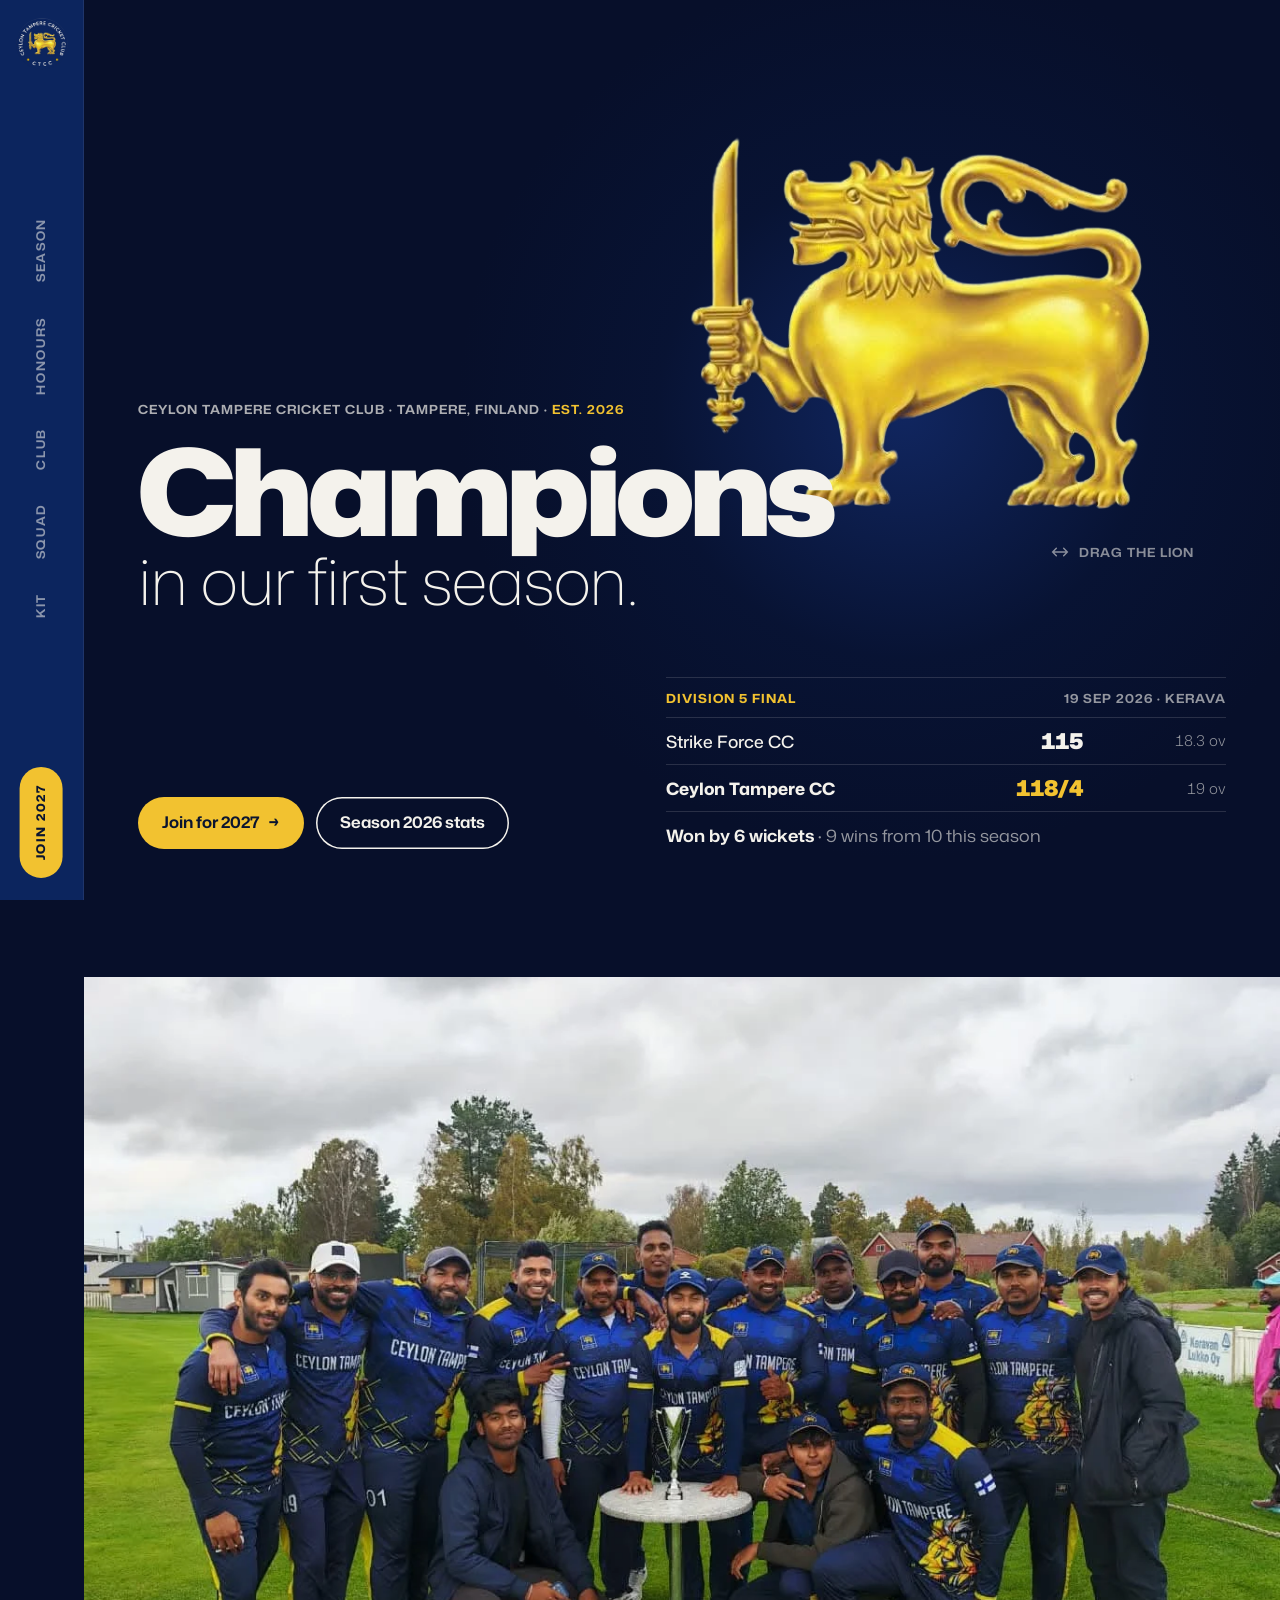
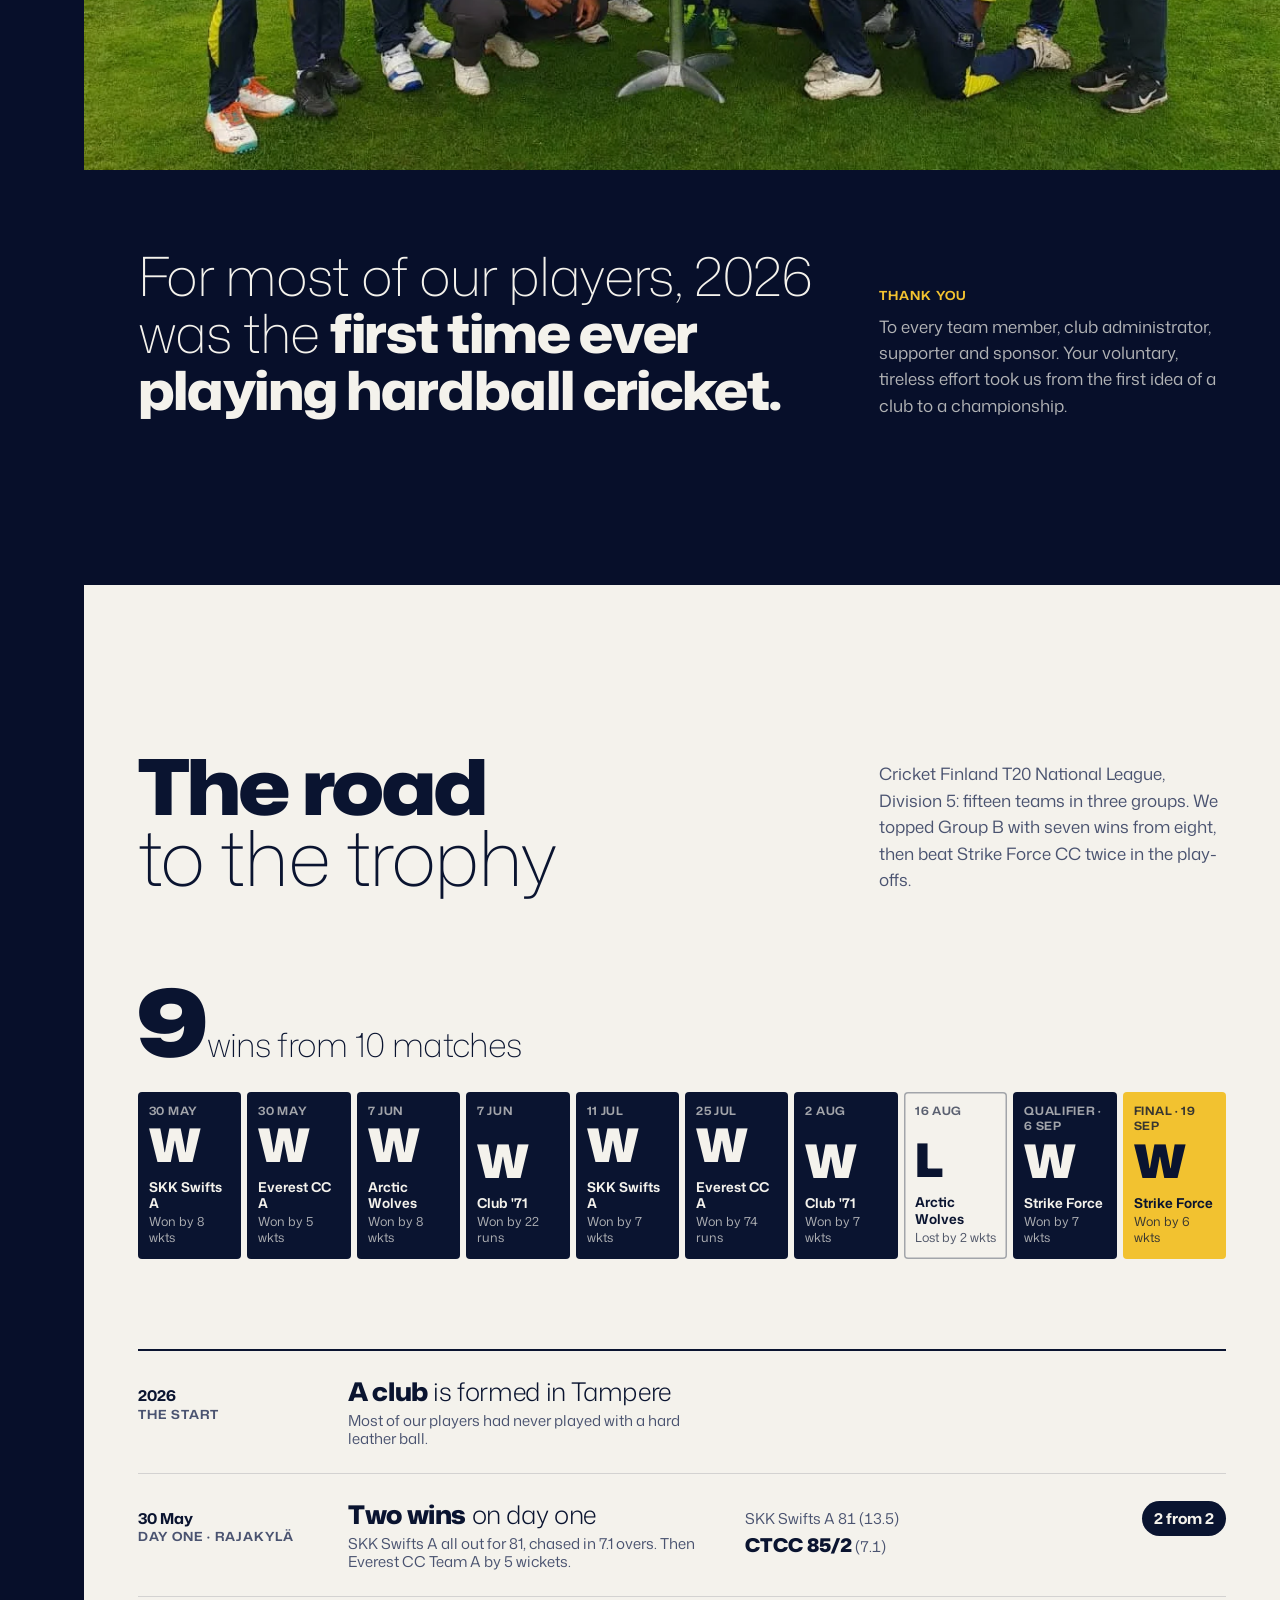
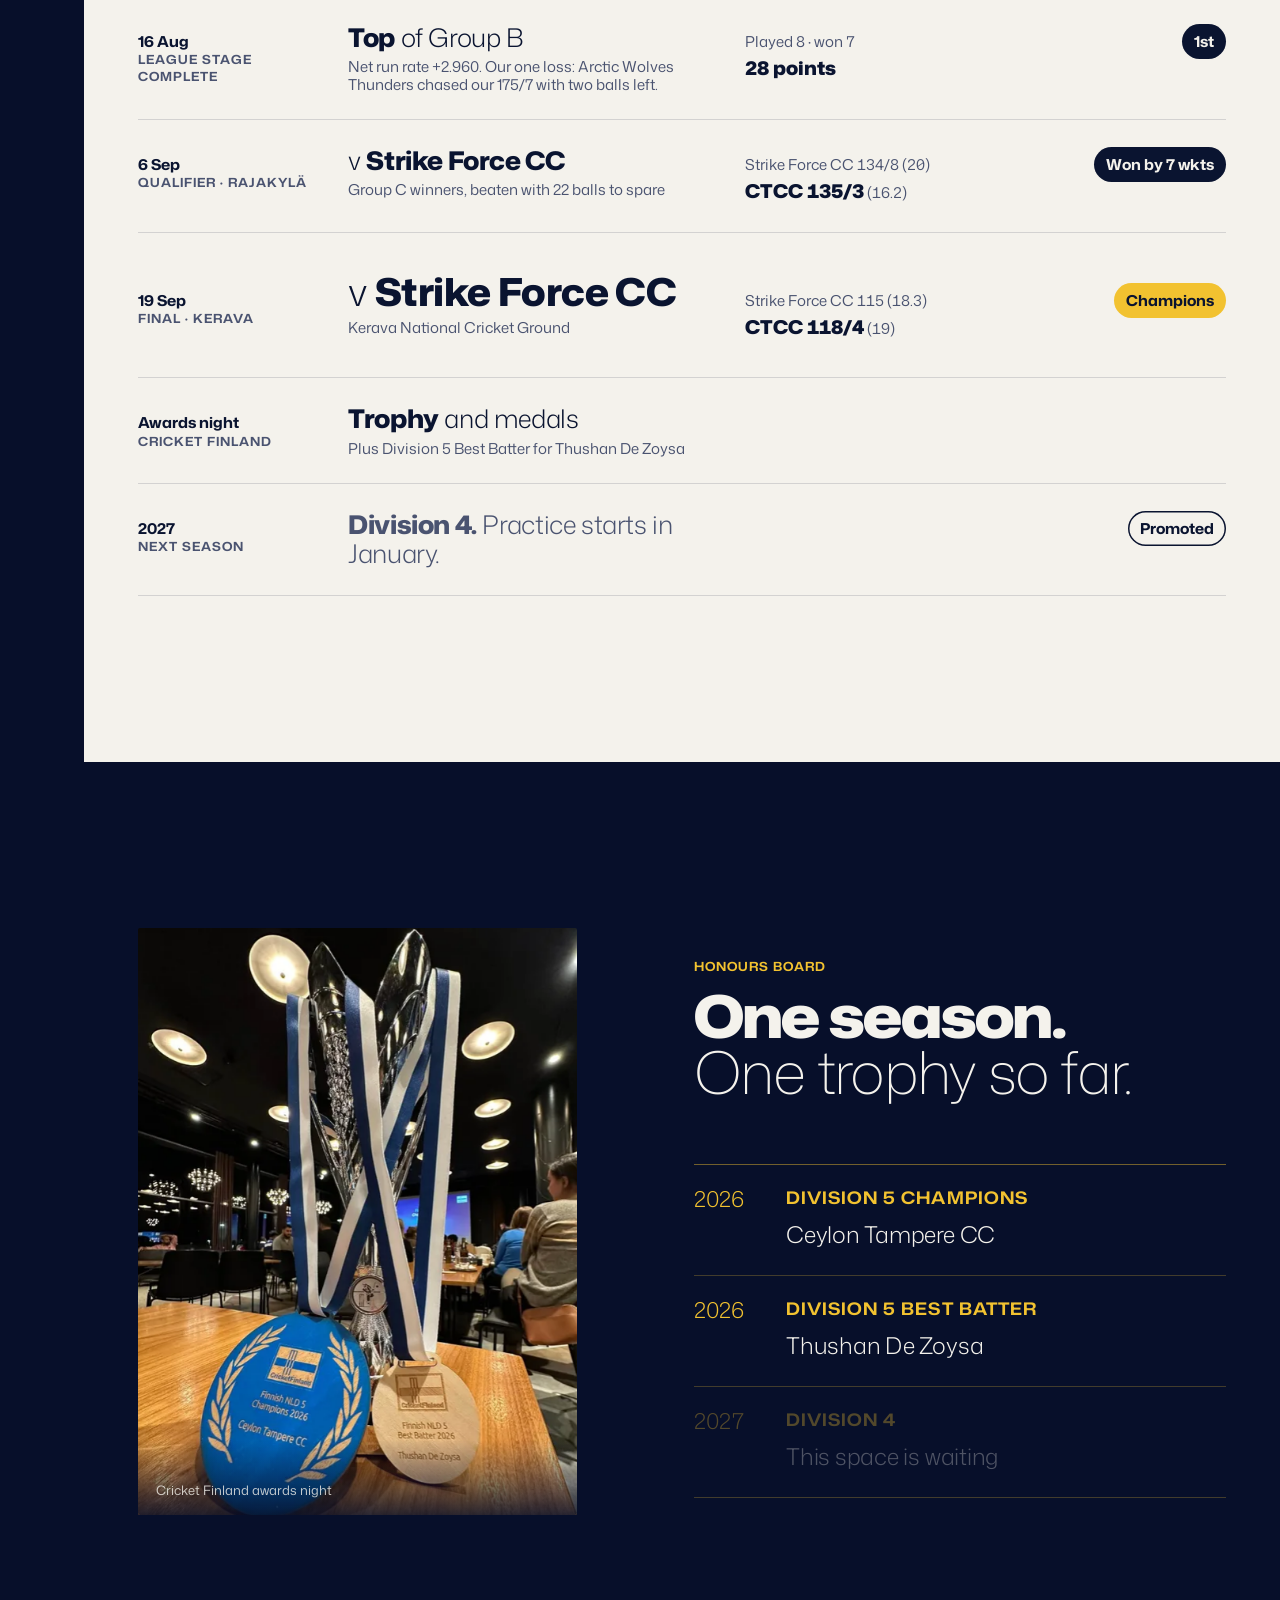
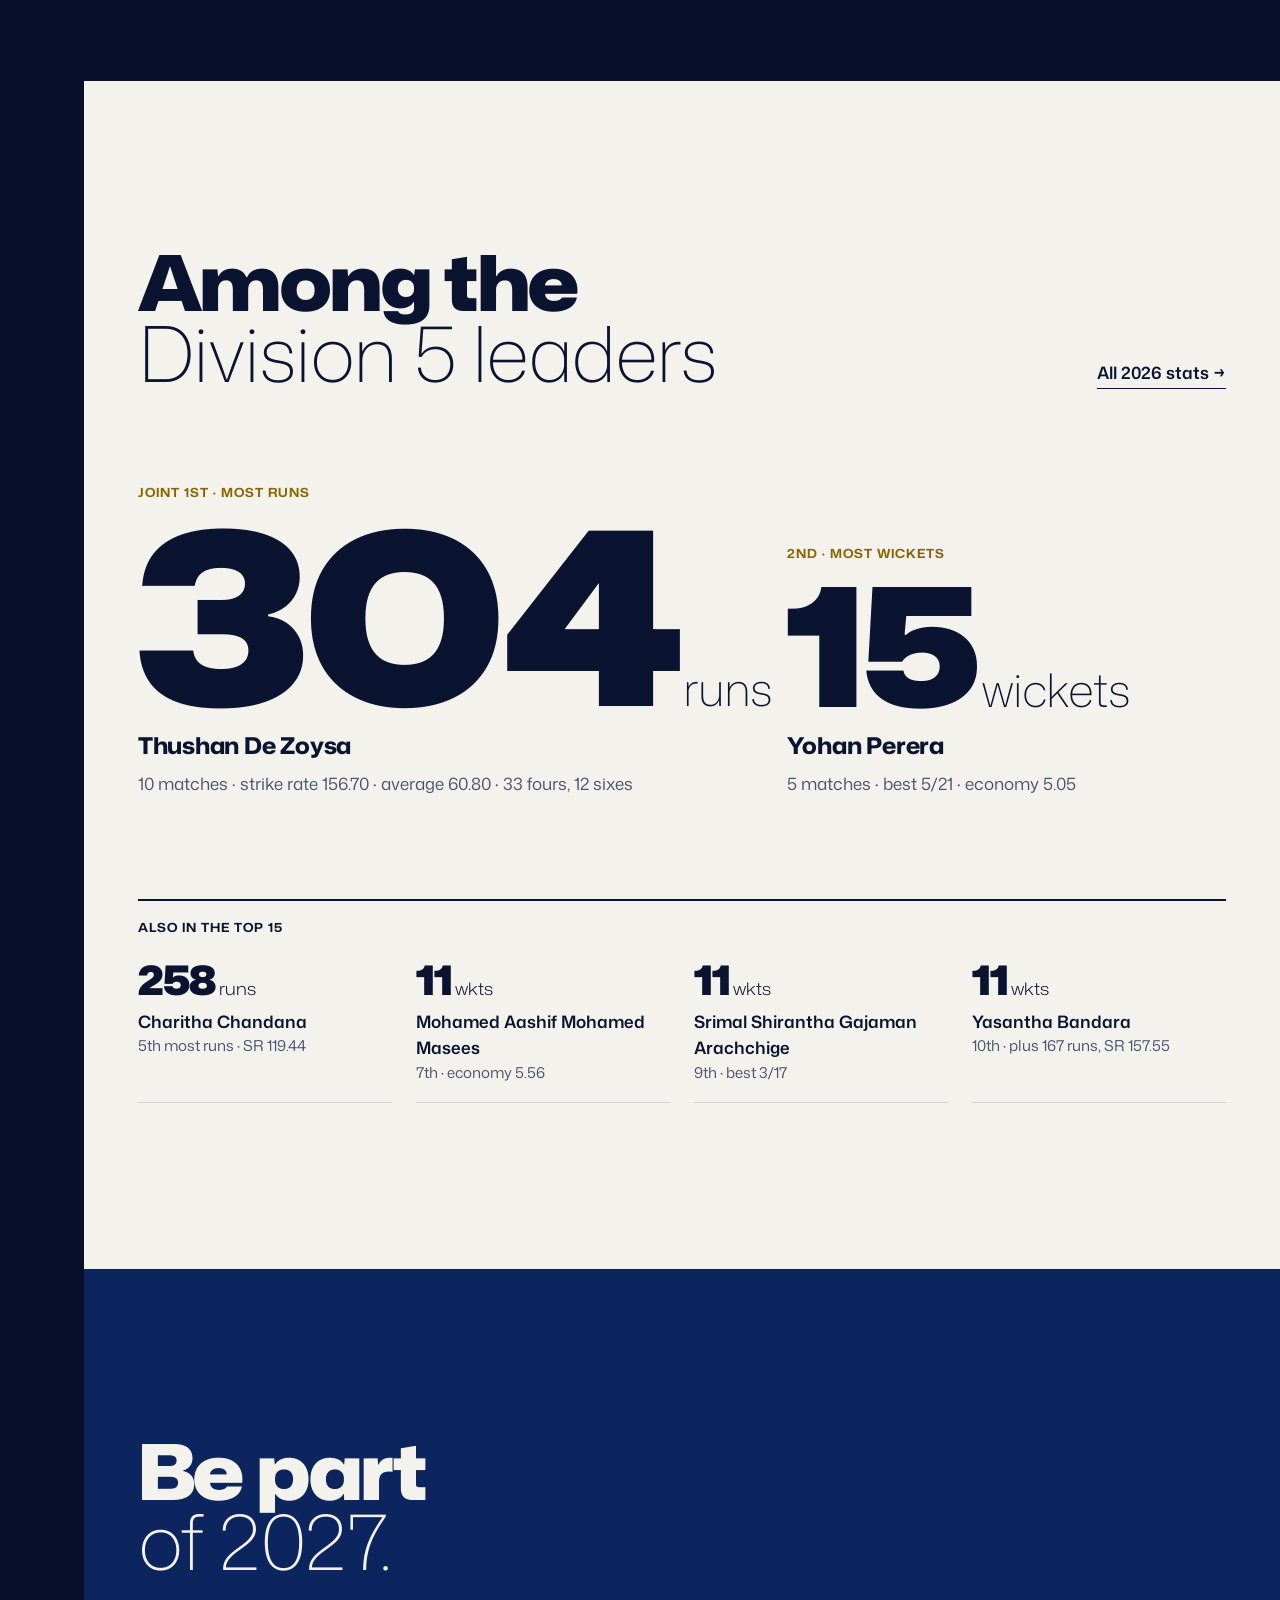
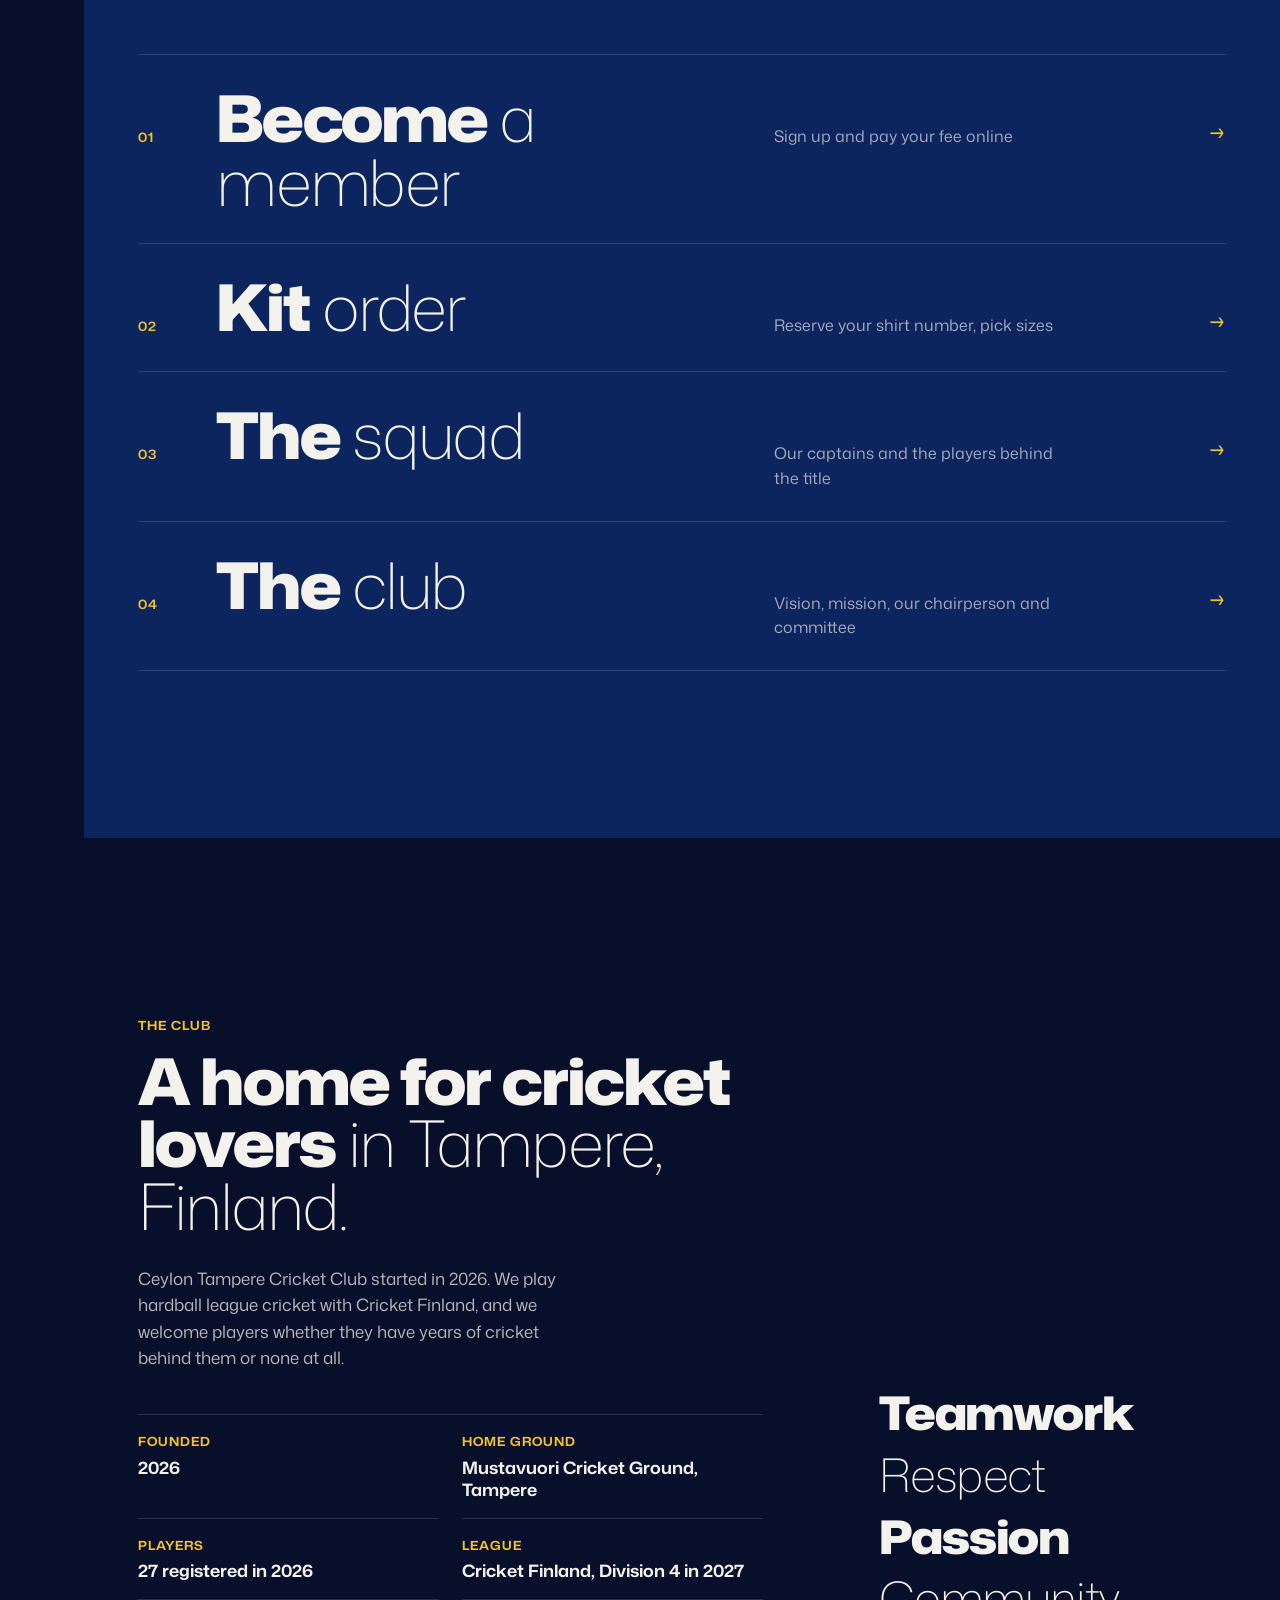
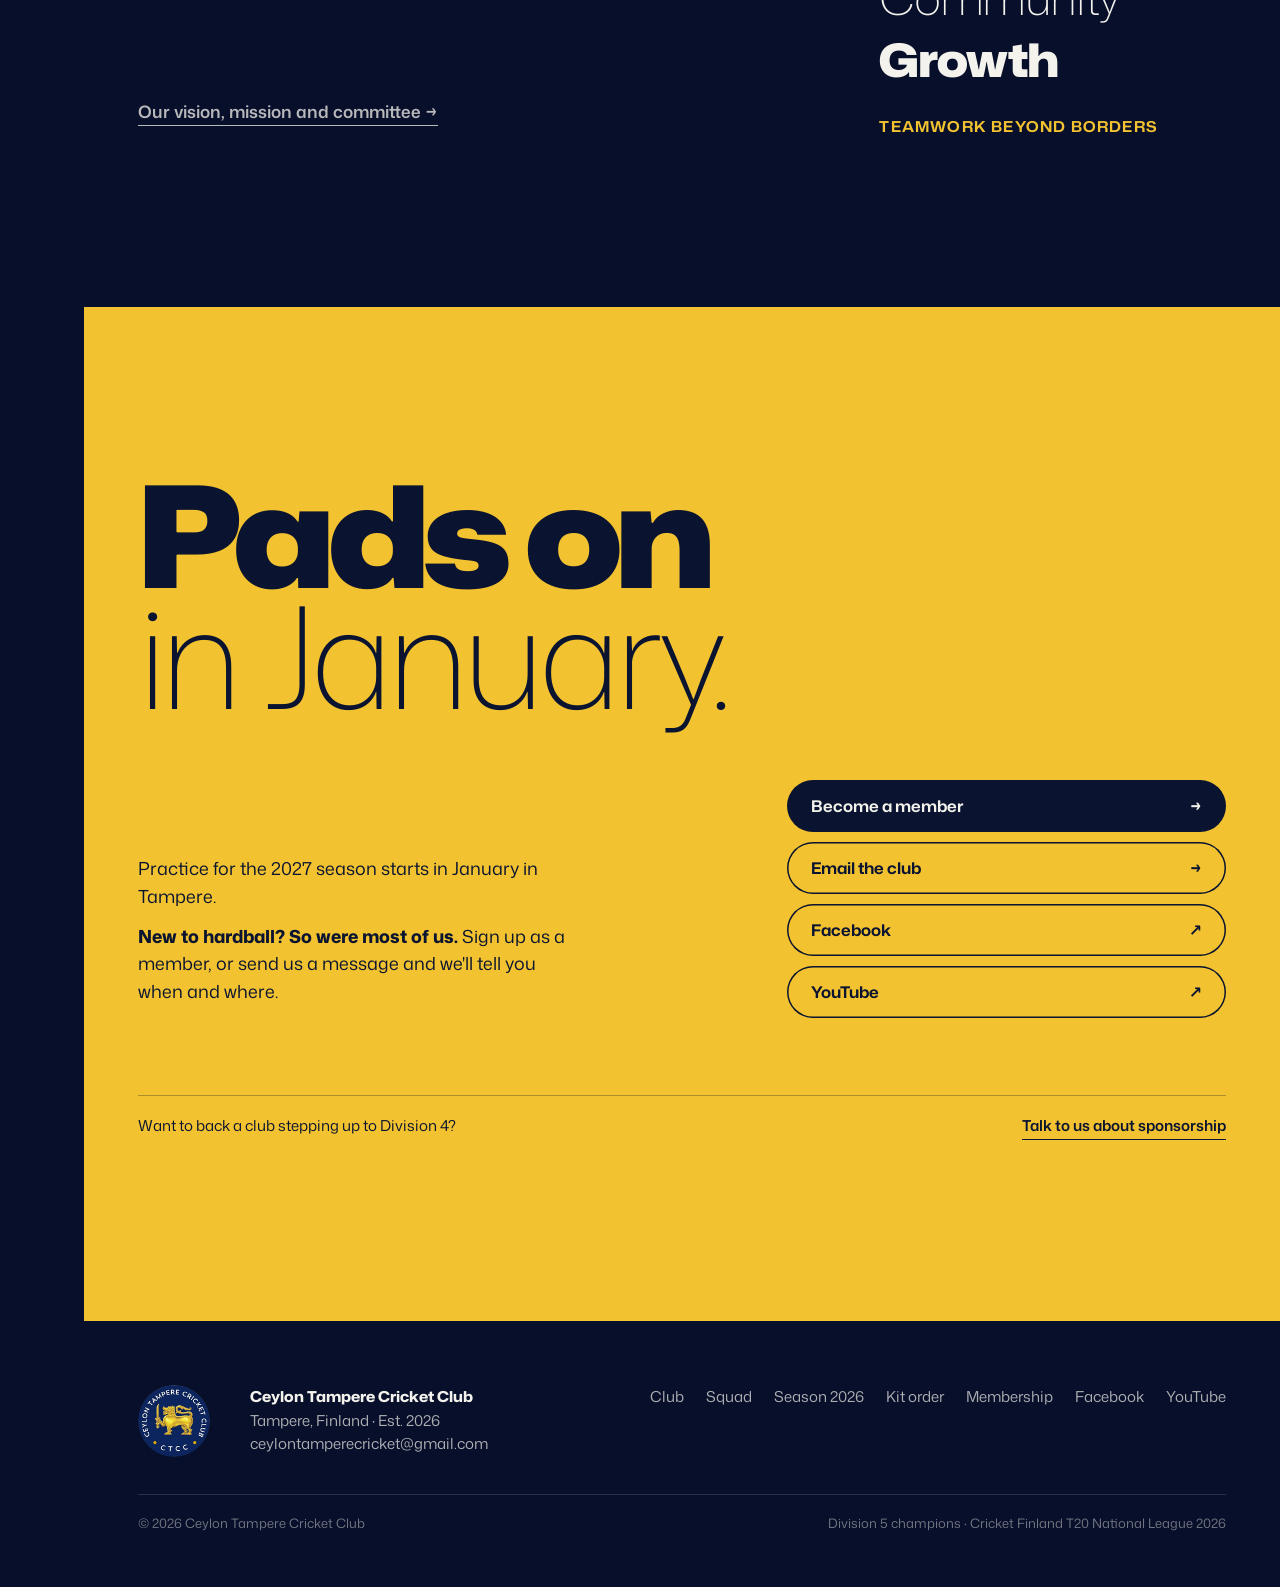
==== commit 3291df44: "update" ====
--- a/index.html
+++ b/index.html
@@ -9,7 +9,16 @@
 <meta name="color-scheme" content="dark light">
 <meta property="og:title" content="Ceylon Tampere Cricket Club">
 <meta property="og:description" content="Division 5 champions in our first season. Division 4 in 2027.">
-<meta property="og:image" content="media/team.webp">
+<meta property="og:image" content="https://ctcc-p6n1.onrender.com/media/share.jpg">
+<meta property="og:image:secure_url" content="https://ctcc-p6n1.onrender.com/media/share.jpg">
+<meta property="og:image:type" content="image/jpeg">
+<meta property="og:url" content="https://ctcc-p6n1.onrender.com/">
+<meta property="og:type" content="website">
+<meta name="twitter:image" content="https://ctcc-p6n1.onrender.com/media/share.jpg">
+<meta property="og:image:width" content="1200">
+<meta property="og:image:height" content="630">
+<meta property="og:image:alt" content="Ceylon Tampere Cricket Club crest">
+<meta name="twitter:card" content="summary_large_image">
 <link rel="icon" href="media/crest-128.png">
 <link rel="apple-touch-icon" href="media/apple-touch-icon.png">
 <link rel="preconnect" href="https://fonts.googleapis.com">
@@ -29,10 +38,11 @@
   <div class="rnav"><span class="mark" aria-hidden="true"></span><ol>
     <li><a href="#season" data-sec="season"><span>Season</span></a></li>
     <li><a href="#honours" data-sec="honours"><span>Honours</span></a></li>
-    <li><a href="#formats" data-sec="formats"><span>Formats</span></a></li>
     <li><a href="#club" data-sec="club"><span>Club</span></a></li>
+    <li><a href="squad.html"><span>Squad</span></a></li>
+    <li><a href="kit.html"><span>Kit</span></a></li>
   </ol></div>
-  <a class="join-v" href="#join">Join 2027</a>
+  <a class="join-v" href="join.html">Join 2027</a>
 </nav>
 
 <!-- Phone / tablet bar -->
@@ -46,11 +56,12 @@
   <nav>
     <a href="#season"><span><b>Season</b> 2026</span><i>Road to the trophy</i></a>
     <a href="#honours"><span><b>Honours</b></span><i>Board</i></a>
-    <a href="#formats"><span><b>Three</b> balls</span><i>Formats</i></a>
-    <a href="#club"><span><b>The</b> club</span><i>About</i></a>
+    <a href="club.html"><span><b>The</b> club</span><i>Vision, committee</i></a>
+    <a href="squad.html"><span><b>The</b> squad</span><i>Captains, players</i></a>
+    <a href="kit.html"><span><b>Kit</b> order</span><i>Reserve a number</i></a>
     <a href="season.html"><span><b>Stats</b> page</span><i>Full tables</i></a>
   </nav>
-  <a class="btn btn-ink" href="#join">Join for 2027</a>
+  <a class="btn btn-ink" href="join.html">Become a member</a>
 </div>
 
 <main id="main">
@@ -69,7 +80,7 @@
 
     <div class="hero-foot">
       <div class="cta rv" style="--i:3">
-        <a class="btn btn-gold" href="#join">Join for 2027 <span class="arr" aria-hidden="true">→</span></a>
+        <a class="btn btn-gold" href="join.html">Join for 2027 <span class="arr" aria-hidden="true">→</span></a>
         <a class="btn btn-line" href="season.html"><span><span class="hide-s">Season </span>2026 stats</span></a>
       </div>
       <div class="score num rv" style="--i:2" aria-label="Division 5 final, 19 September 2026: Strike Force CC 115 all out in 18.3 overs, Ceylon Tampere CC 118 for 4 in 19 overs. Ceylon Tampere won by 6 wickets.">
@@ -214,23 +225,16 @@
   </div>
 </section>
 
-<!-- 6 · FORMATS -->
-<section class="formats navy sec" id="formats" data-sec="formats">
-  <div class="wrap">
-    <h2 class="h2 rv"><b>Three balls.</b><span>One club.</span></h2>
-    <ul class="picks" role="tablist" aria-label="Formats we play">
-      <li><button class="pick" role="tab" id="p0" aria-selected="true" aria-controls="ballPanel" data-i="0"><span class="ix num">01</span><span class="nm">Hardball</span></button></li>
-      <li><button class="pick" role="tab" id="p1" aria-selected="false" aria-controls="ballPanel" data-i="1" tabindex="-1"><span class="ix num">02</span><span class="nm">Maruti ball</span></button></li>
-      <li><button class="pick" role="tab" id="p2" aria-selected="false" aria-controls="ballPanel" data-i="2" tabindex="-1"><span class="ix num">03</span><span class="nm">Tennis ball</span></button></li>
-    </ul>
-    <div class="ballstage" id="ballPanel" role="tabpanel" aria-labelledby="p0" aria-live="polite">
-      <div class="ball"><img id="ballImg" src="media/ball-leather.webp" alt="A red leather cricket ball" width="720" height="720" loading="lazy"></div>
-      <div class="balltext">
-        <span class="lbl" id="ballLbl">The leather ball</span>
-        <p id="ballTxt">Our league cricket. We play the Cricket Finland T20 National League, and step up to Division 4 in 2027.</p>
-      </div>
-      <span class="gen">Ball photos: generated placeholders</span>
-    </div>
+<!-- 6 · CLUB PAGES -->
+<section class="pages navy sec" aria-labelledby="pagesT">
+  <div class="wrap">
+    <h2 class="h2 rv" id="pagesT"><b>Be part</b><span>of 2027.</span></h2>
+    <ol>
+      <li class="rv"><a href="join.html"><span class="ix num">01</span><span class="nm"><b>Become</b> a member</span><span class="ds">Sign up and pay your fee online</span><span class="go" aria-hidden="true">→</span></a></li>
+      <li class="rv" style="--i:1"><a href="kit.html"><span class="ix num">02</span><span class="nm"><b>Kit</b> order</span><span class="ds">Reserve your shirt number, pick sizes</span><span class="go" aria-hidden="true">→</span></a></li>
+      <li class="rv" style="--i:2"><a href="squad.html"><span class="ix num">03</span><span class="nm"><b>The</b> squad</span><span class="ds">Our captains and the players behind the title</span><span class="go" aria-hidden="true">→</span></a></li>
+      <li class="rv" style="--i:3"><a href="club.html"><span class="ix num">04</span><span class="nm"><b>The</b> club</span><span class="ds">Vision, mission, our chairperson and committee</span><span class="go" aria-hidden="true">→</span></a></li>
+    </ol>
   </div>
 </section>
 
@@ -240,7 +244,7 @@
     <div class="say">
       <p class="lbl rv">The club</p>
       <h2 class="rv" style="--i:1"><b>A home for cricket lovers</b> in Tampere, Finland.</h2>
-      <p class="rv" style="--i:2">Ceylon Tampere Cricket Club started in 2026. We play hardball league cricket with Cricket Finland, plus maruti ball and tennis ball matches, and we welcome players whether they have years of cricket behind them or none at all.</p>
+      <p class="rv" style="--i:2">Ceylon Tampere Cricket Club started in 2026. We play hardball league cricket with Cricket Finland, and we welcome players whether they have years of cricket behind them or none at all.</p>
       <dl class="facts num rv" style="--i:3">
         <div><dt class="lbl">Founded</dt><dd>2026</dd></div>
         <div><dt class="lbl">Home ground</dt><dd>Mustavuori Cricket Ground, Tampere</dd></div>
@@ -248,6 +252,7 @@
         <div><dt class="lbl">League</dt><dd>Cricket Finland, Division 4 in 2027</dd></div>
       </dl>
       <p class="leads rv" style="--i:4">2026 captain <b>Oshintha Sandaruwan</b> · vice-captain <b>Mohamed Aashif Mohamed Masees</b></p>
+      <p class="more rv" style="--i:5"><a class="tlink" href="club.html">Our vision, mission and committee →</a></p>
     </div>
     <ul class="values">
       <li class="rv">Teamwork</li>
@@ -266,11 +271,11 @@
     <h2 class="rv"><b>Pads on</b><span>in January.</span></h2>
     <div class="txt rv" style="--i:1">
       <p>Practice for the 2027 season starts in January in Tampere.</p>
-      <p><b>New to hardball? So were most of us.</b> Send us a message and we'll tell you when and where.</p>
+      <p><b>New to hardball? So were most of us.</b> Sign up as a member, or send us a message and we'll tell you when and where.</p>
     </div>
     <div class="acts rv" style="--i:2">
-      <a class="mail" href="mailto:ceylontamperecricket@gmail.com?subject=Joining%20CTCC%20for%202027">ceylontamperecricket@gmail.com</a>
-      <a class="btn btn-ink" href="mailto:ceylontamperecricket@gmail.com?subject=Joining%20CTCC%20for%202027">Email the club <span class="arr" aria-hidden="true">→</span></a>
+      <a class="btn btn-ink" href="join.html">Become a member <span class="arr" aria-hidden="true">→</span></a>
+      <a class="btn btn-line" href="mailto:ceylontamperecricket@gmail.com?subject=Joining%20CTCC%20for%202027">Email the club <span class="arr" aria-hidden="true">→</span></a>
       <a class="btn btn-line" href="https://www.facebook.com/people/Ceylon-Tampere-Cricket-Club/61589748046436/" target="_blank" rel="noopener">Facebook <span class="arr" aria-hidden="true">↗</span></a>
       <a class="btn btn-line" href="https://www.youtube.com/@CeylonTampereCricketClub" target="_blank" rel="noopener">YouTube <span class="arr" aria-hidden="true">↗</span></a>
     </div>
@@ -289,8 +294,11 @@
       <a href="mailto:ceylontamperecricket@gmail.com">ceylontamperecricket@gmail.com</a>
     </div>
     <ul>
+      <li><a href="club.html">Club</a></li>
+      <li><a href="squad.html">Squad</a></li>
       <li><a href="season.html">Season 2026</a></li>
-      <li><a href="#join">Join</a></li>
+      <li><a href="kit.html">Kit order</a></li>
+      <li><a href="join.html">Membership</a></li>
       <li><a href="https://www.facebook.com/people/Ceylon-Tampere-Cricket-Club/61589748046436/" target="_blank" rel="noopener">Facebook</a></li>
       <li><a href="https://www.youtube.com/@CeylonTampereCricketClub" target="_blank" rel="noopener">YouTube</a></li>
     </ul>
--- a/css/site.css
+++ b/css/site.css
@@ -15,7 +15,7 @@
 a{color:inherit}
 button{font:inherit;color:inherit;background:none;border:0;padding:0;cursor:pointer}
 a,button{touch-action:manipulation}
-button,.btn,.rail a,.pick{user-select:none;-webkit-user-select:none}
+button,.btn,.rail a{user-select:none;-webkit-user-select:none}
 .skip{position:absolute;left:-999px;top:8px;z-index:100;background:var(--gold);color:var(--ink);padding:10px 14px;border-radius:8px}
 .skip:focus{left:8px}
 :focus-visible{outline:2px solid var(--gold);outline-offset:3px;border-radius:4px}
@@ -260,37 +260,6 @@
   .also ul{grid-template-columns:1fr 1fr}
 }
 
-/* ---------- formats (ball picker) ---------- */
-.formats .wrap{display:grid;grid-template-columns:repeat(12,1fr);column-gap:24px;align-items:center}
-.formats .h2{grid-column:1/-1;margin-bottom:clamp(40px,6vw,80px)}
-.picks{grid-column:1/7;list-style:none;margin:0;padding:0}
-.pick{display:flex;align-items:baseline;gap:18px;width:100%;text-align:left;padding:14px 0;border-bottom:1px solid var(--line-d);color:rgba(244,242,236,.5);transition:color 260ms ease}
-.pick .nm{font-size:clamp(2.4rem,5.4vw,5rem);line-height:1;letter-spacing:-.035em;font-weight:200;font-stretch:100%;transition:font-weight 360ms var(--ease-out),font-stretch 360ms var(--ease-out)}
-.pick .ix{font-size:13px;font-weight:600;font-stretch:115%;letter-spacing:.08em;width:2.2em;flex:none}
-.pick[aria-selected="true"]{color:var(--whites)}
-.pick[aria-selected="true"] .nm{font-weight:880;font-stretch:115%}
-.pick[aria-selected="true"] .ix{color:var(--gold)}
-@media (hover:hover) and (pointer:fine){.pick:hover{color:rgba(244,242,236,.85)}}
-.ballstage{grid-column:7/-1;position:relative;display:grid;justify-items:center;text-align:center}
-.ball{width:min(100%,440px);aspect-ratio:1;position:relative}
-.ball img{position:absolute;inset:0;width:100%;height:100%;filter:drop-shadow(0 40px 50px rgba(0,0,0,.45))}
-.ball::after{content:"";position:absolute;left:18%;right:18%;bottom:-8%;height:8%;border-radius:50%;background:radial-gradient(closest-side,rgba(0,0,0,.45),transparent);z-index:-1}
-.balltext{margin-top:40px;min-height:7.5em;max-width:34ch}
-.balltext .lbl{color:var(--gold)}
-.balltext p{margin:10px 0 0;color:rgba(244,242,236,.8)}
-.gen{position:absolute;top:0;right:0;font-size:11px;color:rgba(244,242,236,.42)}
-@media (max-width:860px){
-  .picks,.ballstage{grid-column:1/-1}
-  .picks{display:flex;gap:8px;overflow-x:auto;scrollbar-width:none;margin:0 calc(var(--gut) * -1);padding:0 var(--gut);scroll-snap-type:x mandatory}
-  .picks li{flex:none;scroll-snap-align:start}
-  .pick{border:0;padding:10px 16px;border-radius:999px;box-shadow:inset 0 0 0 1.5px rgba(244,242,236,.22);min-height:44px}
-  .pick .nm{font-size:18px;letter-spacing:-.01em}
-  .pick .ix{display:none}
-  .pick[aria-selected="true"]{background:var(--whites);color:var(--ink);box-shadow:none}
-  .ballstage{margin-top:28px}
-  .ball{width:min(78vw,360px)}
-}
-
 /* ---------- club ---------- */
 .club .wrap{display:grid;grid-template-columns:repeat(12,1fr);column-gap:24px}
 .club .say{grid-column:1/8}
@@ -346,7 +315,6 @@
 @media (prefers-reduced-motion:reduce){
   .rv{transform:none;transition:opacity 400ms ease}
   .rail .mark,.sheet{transition-duration:0ms}
-  .pick .nm{transition:none}
 }
 
 /* ---------- season page ---------- */
@@ -401,3 +369,249 @@
 .results th:last-child{text-align:left}
 .group td:nth-child(2){min-width:240px}
 .sp-hero .series{margin-top:18px;color:rgba(244,242,236,.55)}
+
+/* =====================================================================
+   2026-11-12: club, squad, kit order and membership pages
+   ===================================================================== */
+
+/* ---------- sub-page top bar with page links ---------- */
+.sp-top{display:grid;grid-template-columns:auto 1fr auto;column-gap:clamp(16px,3vw,40px)}
+.sp-top .id b{font-weight:800;font-stretch:118%;font-size:15px;letter-spacing:.02em}
+.pn{display:flex;gap:4px;justify-content:center}
+.pn a{position:relative;min-height:44px;padding:0 14px;border-radius:999px;font-weight:600;font-size:15px;color:rgba(244,242,236,.66);transition:color 200ms ease,background-color 200ms ease}
+.pn a[aria-current="page"]{color:var(--whites);background:rgba(244,242,236,.1)}
+@media (hover:hover) and (pointer:fine){.pn a:hover{color:var(--whites)}}
+.btn.sm{min-height:44px;padding:0 20px;font-size:15px}
+@media (max-width:760px){
+  .sp-top{grid-template-columns:1fr auto;row-gap:8px;padding-bottom:8px}
+  .pn{grid-column:1/-1;grid-row:2;justify-content:flex-start;overflow-x:auto;scrollbar-width:none;margin:0 calc(var(--gut) * -1);padding:0 var(--gut);mask-image:linear-gradient(90deg,#000 85%,transparent)}
+  .pn::-webkit-scrollbar{display:none}
+  .pn a{flex:none;min-height:38px;padding:0 13px;font-size:14.5px}
+  .pn a:last-child{margin-right:24px}
+}
+
+/* ---------- home: "off the field" page links ---------- */
+.pages .h2{margin-bottom:clamp(40px,6vw,80px)}
+.pages ol{list-style:none;margin:0;padding:0;border-top:1px solid var(--line-d)}
+.pages a{display:grid;grid-template-columns:3.2em minmax(0,1.3fr) minmax(0,1fr) auto;align-items:baseline;gap:8px 24px;padding:clamp(18px,2.4vw,30px) 0;border-bottom:1px solid var(--line-d);text-decoration:none}
+.pages .ix{font-size:13px;font-weight:600;font-stretch:115%;letter-spacing:.08em;color:var(--gold)}
+.pages .nm{font-size:clamp(2.1rem,5vw,4.6rem);line-height:1;letter-spacing:-.035em;font-weight:200;transition:font-weight 360ms var(--ease-out),font-stretch 360ms var(--ease-out)}
+.pages .nm b{font-weight:850;font-stretch:115%}
+.pages .ds{color:rgba(244,242,236,.66);font-size:16px;max-width:30ch}
+.pages .go{font-size:24px;color:var(--gold);transition:transform 260ms var(--ease-out)}
+@media (hover:hover) and (pointer:fine){
+  .pages a:hover .nm{font-weight:420}
+  .pages a:hover .go{transform:translateX(6px)}
+}
+@media (max-width:860px){
+  .pages a{grid-template-columns:2.4em 1fr auto}
+  .pages .ds{grid-column:2/3;grid-row:2;font-size:15px}
+  .pages .go{grid-row:1/3;grid-column:3;align-self:center}
+}
+.club .more{margin-top:26px}
+
+/* ---------- shared page hero ---------- */
+.pg-hero{padding:clamp(64px,9vw,128px) 0 clamp(56px,7vw,100px)}
+.pg-hero .lbl{color:var(--gold)}
+.pg-hero h1{margin:16px 0 0;font-size:clamp(3rem,10vw,9rem);line-height:.88;letter-spacing:-.045em}
+.pg-hero h1 b{display:block;font-weight:900;font-stretch:120%}
+.pg-hero h1 span{display:block;font-weight:200}
+.pg-hero .lede{margin:28px 0 0;color:rgba(244,242,236,.75);max-width:44ch}
+.tag-ph{display:inline-flex;align-items:center;gap:6px;font-size:11.5px;font-weight:650;font-stretch:112%;letter-spacing:.08em;text-transform:uppercase;padding:5px 10px;border-radius:999px;box-shadow:inset 0 0 0 1px currentColor;opacity:.7;vertical-align:middle}
+
+/* ---------- club: vision + mission ---------- */
+.vm .wrap{display:grid;grid-template-columns:repeat(12,1fr);column-gap:24px}
+.vm .lbl{color:var(--gold-ink)}
+.vm .vision{grid-column:1/-1;padding-bottom:clamp(56px,8vw,120px)}
+.vm .vision p:not(.lbl){margin:18px 0 0;font-size:clamp(2rem,4.8vw,4.6rem);line-height:1.02;letter-spacing:-.03em;font-weight:200;max-width:20ch}
+.vm .vision p b{font-weight:850;font-stretch:112%}
+.vm .mission{grid-column:1/6}
+.vm .mission p:not(.lbl){margin:18px 0 0;font-size:clamp(1.25rem,1.9vw,1.6rem);line-height:1.3;letter-spacing:-.01em;font-weight:350}
+.vm .pledges{grid-column:7/-1;list-style:none;margin:0;padding:0;border-top:2px solid var(--ink);counter-reset:p}
+.vm .pledges li{display:grid;grid-template-columns:3em 1fr;gap:4px 12px;padding:20px 0;border-bottom:1px solid var(--line);counter-increment:p}
+.vm .pledges li::before{content:"0" counter(p);grid-row:1/3;font-size:13px;font-weight:600;font-stretch:115%;letter-spacing:.08em;color:var(--gold-ink);padding-top:6px}
+.vm .pledges b{font-size:clamp(1.2rem,1.7vw,1.45rem);font-weight:780;font-stretch:110%;letter-spacing:-.01em;line-height:1.2}
+.vm .pledges span{color:var(--ink-2)}
+@media (max-width:860px){.vm .mission,.vm .pledges{grid-column:1/-1}.vm .pledges{margin-top:40px}}
+
+/* ---------- club: chairperson's message ---------- */
+.chair .wrap{display:grid;grid-template-columns:repeat(12,1fr);column-gap:24px}
+.chair .who{grid-column:1/5;align-self:start;position:sticky;top:110px}
+.chair .who .lbl{color:var(--gold)}
+.mono{display:grid;place-items:center;width:clamp(64px,7vw,96px);aspect-ratio:1;border-radius:50%;background:var(--night);color:var(--gold);font-weight:800;font-stretch:118%;font-size:clamp(20px,2.2vw,30px);letter-spacing:.02em;box-shadow:inset 0 0 0 1.5px rgba(242,194,48,.5)}
+.chair .who .mono{margin:24px 0 18px}
+.chair .who h2{margin:0;font-size:clamp(1.5rem,2.4vw,2.2rem);line-height:1.1;letter-spacing:-.02em;font-weight:750;font-stretch:110%}
+.chair .who p{margin:6px 0 0;color:rgba(244,242,236,.66)}
+.chair .letter{grid-column:6/-1}
+.chair .letter .open{margin:0 0 28px;font-size:clamp(1.8rem,3.6vw,3.3rem);line-height:1.08;letter-spacing:-.025em;font-weight:200}
+.chair .letter .open b{font-weight:850;font-stretch:112%}
+.chair .letter p{margin:0 0 1.1em;color:rgba(244,242,236,.82);max-width:60ch;font-size:clamp(1.02rem,1.2vw,1.12rem)}
+.chair .sig{margin-top:32px;padding-top:18px;border-top:1px solid var(--line-d);display:flex;justify-content:space-between;flex-wrap:wrap;gap:10px}
+.chair .sig b{font-weight:750;font-stretch:110%;font-size:18px}
+.chair .sig span{color:rgba(244,242,236,.6)}
+@media (max-width:860px){.chair .who,.chair .letter{grid-column:1/-1;position:static}.chair .letter{margin-top:40px}}
+
+/* ---------- club: committee ---------- */
+.cmte-head{display:flex;flex-wrap:wrap;justify-content:space-between;align-items:end;gap:20px;margin-bottom:clamp(40px,6vw,72px)}
+.cmte-head .tag-ph{color:var(--gold-ink);opacity:1}
+.cmte{list-style:none;margin:0;padding:0;display:grid;grid-template-columns:repeat(3,1fr);gap:0 24px}
+.cmte li{display:grid;grid-template-columns:auto 1fr;gap:0 18px;align-items:center;padding:24px 0;border-top:2px solid var(--ink)}
+.cmte .mono{width:58px;font-size:18px;background:var(--navy)}
+.cmte .r{display:block;color:var(--gold-ink);margin-bottom:4px}
+.cmte .n{display:block;font-size:clamp(1.25rem,1.7vw,1.5rem);line-height:1.15;letter-spacing:-.01em;font-weight:700;font-stretch:106%}
+.cmte .d{grid-column:2;color:var(--ink-2);font-size:15px;margin-top:6px}
+@media (max-width:1100px){.cmte{grid-template-columns:repeat(2,1fr)}}
+@media (max-width:640px){.cmte{grid-template-columns:1fr}}
+
+/* ---------- squad ---------- */
+.caps .wrap{display:grid;grid-template-columns:1fr 1fr;gap:24px}
+.cap-card{position:relative;padding:clamp(28px,4vw,48px) 0 0;border-top:1px solid rgba(242,194,48,.45);overflow:hidden}
+.cap-card .big{display:block;font-weight:900;font-stretch:125%;font-size:clamp(6rem,15vw,13rem);line-height:.8;letter-spacing:-.05em;color:transparent;-webkit-text-stroke:1.5px rgba(242,194,48,.65)}
+.cap-card .lbl{display:block;color:var(--gold);margin-top:22px}
+.cap-card h2{margin:8px 0 0;font-size:clamp(1.7rem,3.2vw,2.8rem);line-height:1.02;letter-spacing:-.025em;font-weight:200}
+.cap-card h2 b{display:block;font-weight:850;font-stretch:112%}
+.cap-card p{margin:14px 0 0;color:rgba(244,242,236,.7)}
+@media (max-width:760px){.caps .wrap{grid-template-columns:1fr;gap:48px}}
+.sq-head{display:flex;flex-wrap:wrap;justify-content:space-between;align-items:end;gap:20px;margin-bottom:clamp(36px,5vw,64px)}
+.sq-head p{margin:0;color:var(--ink-2);max-width:46ch}
+.squad{list-style:none;margin:0;padding:0;display:grid;grid-template-columns:repeat(auto-fill,minmax(250px,1fr));gap:0 24px;border-top:2px solid var(--ink)}
+.squad li{padding:20px 0 22px;border-bottom:1px solid var(--line);display:grid;grid-template-columns:1fr auto;gap:2px 12px;align-items:start}
+.squad .nm{font-size:21px;line-height:1.15;letter-spacing:-.01em;font-weight:300}
+.squad .nm b{display:block;font-weight:780;font-stretch:110%;font-size:24px}
+.squad .st{grid-column:1/-1;margin-top:8px;color:var(--ink-2);font-size:14.5px}
+.squad .st b{color:var(--ink);font-weight:750}
+.squad .badge{font-size:11.5px;font-weight:750;font-stretch:115%;letter-spacing:.08em;padding:5px 9px;border-radius:999px;background:var(--gold);color:var(--ink);margin-top:4px}
+
+/* ---------- forms (kit + membership) ---------- */
+.demo{margin:0 0 32px;padding:14px 18px;border-radius:12px;background:rgba(242,194,48,.22);box-shadow:inset 0 0 0 1px rgba(138,100,0,.35);font-size:15px;color:var(--ink)}
+.demo[hidden],.done[hidden],.err[hidden],[hidden]{display:none !important}
+.demo .tlink{font-size:15px;margin-left:6px}
+.f-grid{display:grid;grid-template-columns:repeat(12,1fr);column-gap:24px;align-items:start}
+.f-main{grid-column:1/8}
+.f-side{grid-column:9/-1;position:sticky;top:96px}
+@media (max-width:1023px){.f-main,.f-side{grid-column:1/-1}.f-side{position:static;margin-top:48px}}
+.step{border:0;margin:0 0 clamp(48px,6vw,72px);padding:0;min-width:0}
+.step legend{padding:0;margin-bottom:20px;display:block;width:100%}
+.step legend .lbl{display:block;color:var(--gold-ink);margin-bottom:6px}
+.step legend b{display:block;font-size:clamp(1.7rem,3vw,2.6rem);line-height:1;letter-spacing:-.03em;font-weight:850;font-stretch:112%}
+.step .hint{margin:-8px 0 20px;color:var(--ink-2);font-size:15px}
+.fields{display:grid;grid-template-columns:1fr 1fr;gap:16px}
+.fields .full{grid-column:1/-1}
+@media (max-width:640px){.fields{grid-template-columns:1fr}}
+.fld{display:flex;flex-direction:column;gap:7px}
+.fld>span{font-size:14px;font-weight:650;color:var(--ink)}
+.fld>span i{font-style:normal;font-weight:400;color:var(--ink-2)}
+.fld input,.fld select,.fld textarea,.qty,.sz{font:inherit;font-size:17px;color:var(--ink);background:#fff;border:1.5px solid rgba(10,20,48,.2);border-radius:12px;min-height:52px;padding:0 14px;width:100%;transition:border-color 160ms ease,box-shadow 160ms ease;-webkit-appearance:none;appearance:none}
+.fld textarea{padding:12px 14px;min-height:96px;resize:vertical}
+.fld select,.sz{background-image:linear-gradient(45deg,transparent 50%,var(--ink) 50%),linear-gradient(135deg,var(--ink) 50%,transparent 50%);background-position:calc(100% - 20px) 50%,calc(100% - 15px) 50%;background-size:5px 5px;background-repeat:no-repeat;padding-right:36px}
+.fld input:focus,.fld select:focus,.fld textarea:focus,.sz:focus{outline:none;border-color:var(--ink);box-shadow:0 0 0 3px rgba(242,194,48,.55)}
+.fld input[aria-invalid="true"]{border-color:#B3261E}
+.fld .msg{font-size:13.5px;color:#B3261E;min-height:0}
+.hp{position:absolute;left:-9999px;width:1px;height:1px;overflow:hidden}
+
+/* number picker */
+.npick{display:flex;flex-wrap:wrap;gap:12px;align-items:center;margin-bottom:18px}
+.npick .fld{width:132px}
+.npick .fld input{font-size:28px;font-weight:850;font-stretch:115%;text-align:center;letter-spacing:-.02em}
+.nstat{flex:1 1 220px;font-size:15px;font-weight:600;min-height:1.5em}
+.nstat.ok{color:#1E6B3A}
+.nstat.no{color:#B3261E}
+.nboard{display:grid;grid-template-columns:repeat(auto-fill,minmax(46px,1fr));gap:5px;margin-top:6px}
+@media (max-width:560px){.nboard{grid-template-columns:repeat(auto-fill,minmax(40px,1fr));gap:4px}.nboard button{min-height:40px;font-size:15px}}
+.nboard button{aspect-ratio:1;min-height:44px;border-radius:8px;background:#fff;box-shadow:inset 0 0 0 1px rgba(10,20,48,.16);font-weight:800;font-stretch:112%;font-size:16px;transition:background-color 160ms ease,color 160ms ease,transform 140ms var(--ease-out)}
+.nboard button:active{transform:scale(.92)}
+.nboard button[aria-pressed="true"]{background:var(--ink);color:var(--gold);box-shadow:none}
+.nboard button:disabled{background:transparent;color:rgba(10,20,48,.3);text-decoration:line-through;cursor:not-allowed;box-shadow:inset 0 0 0 1px rgba(10,20,48,.08)}
+.nboard button:disabled:active{transform:none}
+@media (hover:hover) and (pointer:fine){.nboard button:not(:disabled):not([aria-pressed="true"]):hover{background:rgba(242,194,48,.35)}}
+.nkey{display:flex;flex-wrap:wrap;gap:6px 18px;margin-top:12px;font-size:13.5px;color:var(--ink-2)}
+.nkey i{display:inline-block;width:14px;height:14px;border-radius:4px;vertical-align:-2px;margin-right:6px;background:#fff;box-shadow:inset 0 0 0 1px rgba(10,20,48,.2)}
+.nkey .t i{background:transparent;box-shadow:inset 0 0 0 1px rgba(10,20,48,.08);position:relative}
+.nkey .s i{background:var(--ink)}
+.nboard.loading{opacity:.45;pointer-events:none}
+
+/* items */
+.items{list-style:none;margin:0;padding:0;border-top:2px solid var(--ink)}
+.item{display:grid;grid-template-columns:1fr auto auto;gap:10px 16px;align-items:center;padding:16px 0;border-bottom:1px solid var(--line)}
+.item .in b{display:block;font-weight:700;font-size:17px}
+.item .in span{display:block;color:var(--ink-2);font-size:14px}
+.item .in .pr{color:var(--ink);font-weight:600;margin-top:2px}
+.sz{width:96px;min-height:44px;font-size:16px}
+.sz:disabled{opacity:.35}
+.stepper{display:inline-flex;align-items:center;border-radius:999px;box-shadow:inset 0 0 0 1.5px rgba(10,20,48,.2);background:#fff}
+.stepper button{width:44px;height:44px;border-radius:50%;font-size:22px;font-weight:500;line-height:1;transition:transform 140ms var(--ease-out),opacity 160ms ease}
+.stepper button:active{transform:scale(.88)}
+.stepper button:disabled{opacity:.25}
+.stepper output{min-width:1.6em;text-align:center;font-weight:800;font-size:18px}
+@media (max-width:560px){.item{grid-template-columns:1fr auto}.item .in{grid-column:1/-1}}
+
+/* summary card */
+.sum{background:var(--navy);color:var(--whites);border-radius:20px;padding:clamp(22px,2.6vw,32px);overflow:hidden}
+.sum .lbl{color:rgba(244,242,236,.6)}
+.back{display:grid;justify-items:center;padding:22px 0 26px;margin:14px 0 18px;border-radius:14px;background:radial-gradient(120% 90% at 50% 0%,rgba(30,70,170,.55),rgba(7,15,42,.4));text-align:center}
+.back .bn{font-weight:750;font-stretch:122%;letter-spacing:.16em;font-size:clamp(15px,1.4vw,19px);color:var(--gold);min-height:1.3em;text-transform:uppercase}
+.back .bnum{font-weight:900;font-stretch:125%;font-size:clamp(6rem,10vw,8.6rem);line-height:.9;letter-spacing:-.05em;color:var(--gold);transition:opacity 200ms ease}
+.back .bnum.empty{color:rgba(242,194,48,.25)}
+.back small{margin-top:6px;font-size:12.5px;color:rgba(244,242,236,.55)}
+.sum ul{list-style:none;margin:0;padding:0;font-size:15px}
+.sum li{display:flex;justify-content:space-between;gap:12px;padding:8px 0;border-bottom:1px solid var(--line-d)}
+.sum li.none{color:rgba(244,242,236,.5)}
+.sum .tot{display:flex;justify-content:space-between;align-items:baseline;padding:16px 0 4px;font-weight:800;font-stretch:110%}
+.sum .tot b{font-size:30px;font-weight:900;letter-spacing:-.02em}
+.sum .ex{font-size:13px;color:rgba(244,242,236,.55);margin:2px 0 0}
+.sum .btn{width:100%;justify-content:center;margin-top:20px}
+.btn[disabled]{opacity:.55;pointer-events:none}
+.btn.busy{position:relative;color:transparent !important}
+.btn.busy::after{content:"";position:absolute;width:20px;height:20px;border-radius:50%;border:2.5px solid var(--ink);border-right-color:transparent;animation:spin 700ms linear infinite}
+@keyframes spin{to{transform:rotate(360deg)}}
+.err{margin-top:14px;padding:12px 14px;border-radius:12px;background:#FCE8E6;color:#8C1D18;font-size:15px}
+
+/* done panel */
+.done{background:var(--navy);color:var(--whites);border-radius:24px;padding:clamp(28px,4vw,56px);outline:none}
+.done .lbl{color:var(--gold)}
+.done h2{margin:12px 0 0;font-size:clamp(2.2rem,5vw,4.4rem);line-height:.95;letter-spacing:-.035em;font-weight:200}
+.done h2 b{display:block;font-weight:900;font-stretch:118%}
+.done .lead{margin:20px 0 0;color:rgba(244,242,236,.8);max-width:52ch}
+.done .facts{grid-template-columns:repeat(3,1fr)}
+.done .facts dd{font-size:20px}
+@media (max-width:640px){.done .facts{grid-template-columns:1fr 1fr}}
+.pays{display:grid;grid-template-columns:repeat(auto-fit,minmax(260px,1fr));gap:16px;margin-top:32px}
+.pay-opt{background:rgba(244,242,236,.06);border-radius:16px;padding:20px}
+.pay-opt .lbl{display:block;color:rgba(244,242,236,.6);margin-bottom:12px}
+.pay-opt p{margin:0;color:rgba(244,242,236,.85)}
+.pay-opt.todo{box-shadow:inset 0 0 0 1.5px rgba(242,194,48,.45);background:transparent}
+.pay-opt code{font-size:.92em;color:var(--gold)}
+.paydl{display:grid;grid-template-columns:auto 1fr;gap:8px 16px;margin:0;font-size:15px}
+.paydl dt{color:rgba(244,242,236,.55)}
+.paydl dd{margin:0;font-weight:650}
+.copy{font-weight:700;text-align:left;border-bottom:1px dashed rgba(242,194,48,.6)}
+.copy.ok::after{content:" copied";color:var(--gold);font-weight:500;font-size:13px}
+.done .again{margin-top:28px;display:flex;flex-wrap:wrap;gap:12px}
+
+/* membership tiers */
+.tiers{display:grid;grid-template-columns:repeat(3,1fr);gap:12px}
+@media (max-width:760px){.tiers{grid-template-columns:1fr}}
+.tier{position:relative;display:flex;flex-direction:column;gap:6px;padding:20px;border-radius:16px;background:#fff;box-shadow:inset 0 0 0 1.5px rgba(10,20,48,.16);cursor:pointer;transition:background-color 220ms ease,color 220ms ease,box-shadow 220ms ease,transform 140ms var(--ease-out)}
+.tier:active{transform:scale(.985)}
+.tier input{position:absolute;opacity:0;pointer-events:none}
+.tier .tn{font-weight:780;font-stretch:110%;font-size:19px;letter-spacing:-.01em}
+.tier .tf{font-weight:900;font-stretch:120%;font-size:38px;line-height:1;letter-spacing:-.03em;margin:8px 0 4px;font-variant-numeric:lining-nums}
+.tier .tf small{font-size:14px;font-weight:400;letter-spacing:0;margin-left:4px;opacity:.7}
+.tier .td{font-size:14.5px;color:var(--ink-2);transition:color 220ms ease}
+.tier:has(input:checked){background:var(--ink);color:var(--whites);box-shadow:none}
+.tier:has(input:checked) .tf{color:var(--gold)}
+.tier:has(input:checked) .td{color:rgba(244,242,236,.7)}
+.tier:has(input:focus-visible){outline:2px solid var(--gold);outline-offset:3px}
+.chips{display:flex;flex-wrap:wrap;gap:8px}
+.chip{position:relative;cursor:pointer}
+.chip input{position:absolute;opacity:0;pointer-events:none}
+.chip span{display:inline-flex;align-items:center;min-height:44px;padding:0 16px;border-radius:999px;background:#fff;box-shadow:inset 0 0 0 1.5px rgba(10,20,48,.16);font-size:15px;font-weight:600;transition:background-color 180ms ease,color 180ms ease}
+.chip input:checked+span{background:var(--ink);color:var(--whites);box-shadow:none}
+.chip input:focus-visible+span{outline:2px solid var(--gold);outline-offset:2px}
+.check{display:flex;gap:12px;align-items:flex-start;font-size:15px;cursor:pointer}
+.check input{width:22px;height:22px;margin:1px 0 0;flex:none;accent-color:var(--ink)}
+.incl{list-style:none;margin:18px 0 0;padding:0}
+.incl li{padding:9px 0;border-bottom:1px solid var(--line-d);font-size:15px;color:rgba(244,242,236,.82)}
+@media (prefers-reduced-motion:reduce){.btn.busy::after{animation-duration:2s}}
+.sub main,.sub footer{margin-left:0}
+.done{scroll-margin-top:124px}
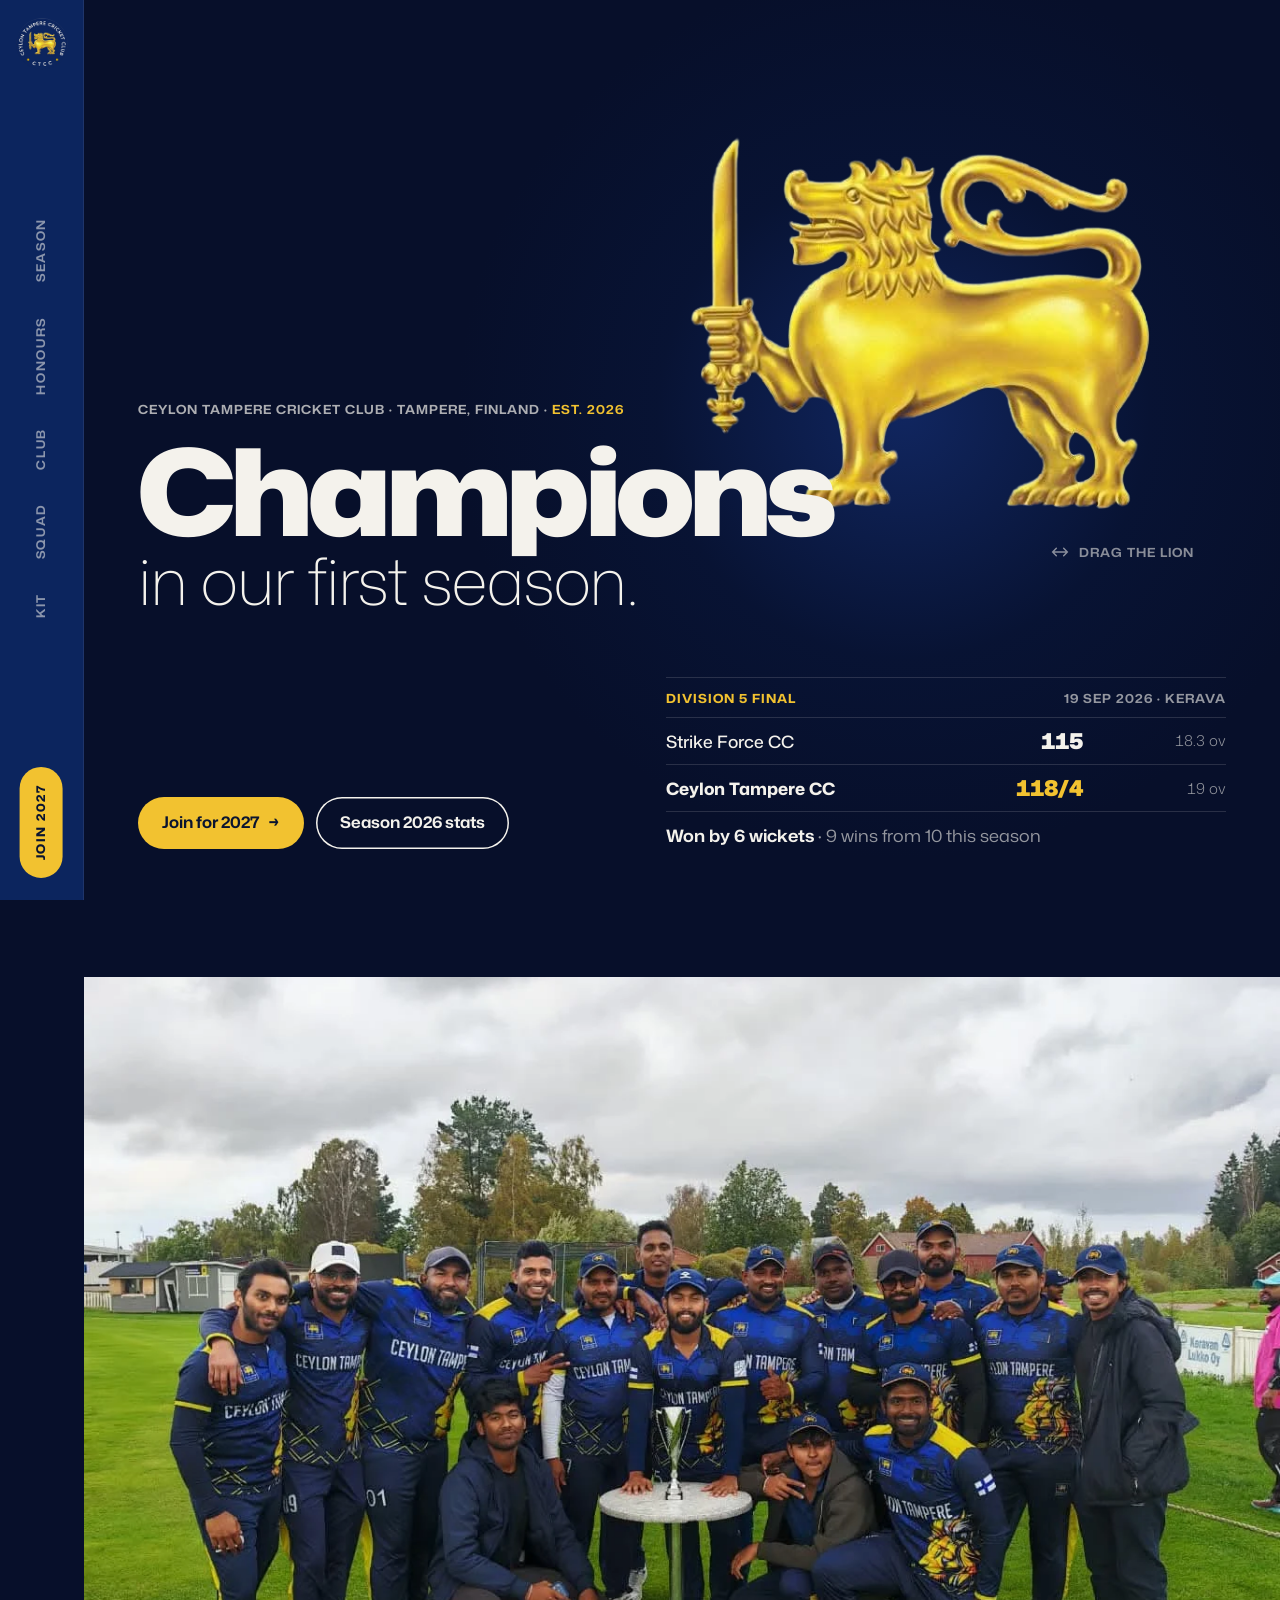
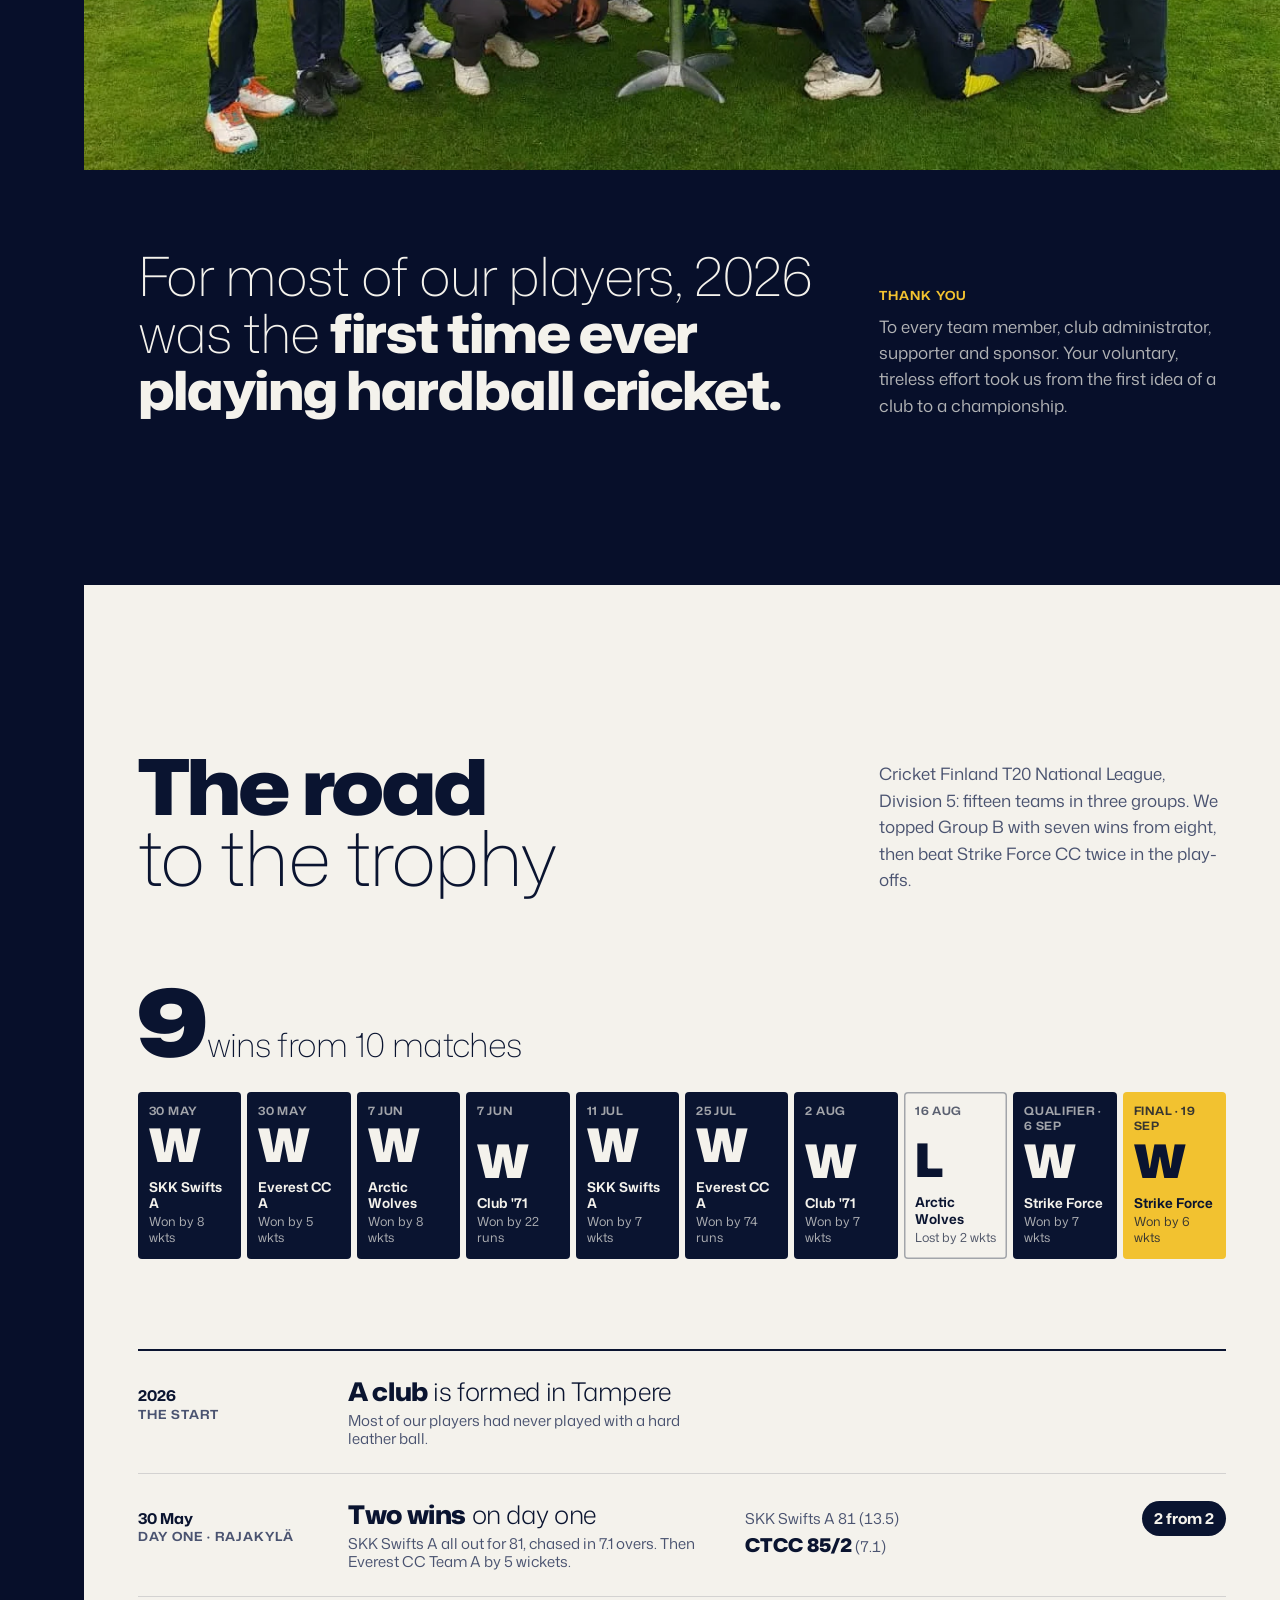
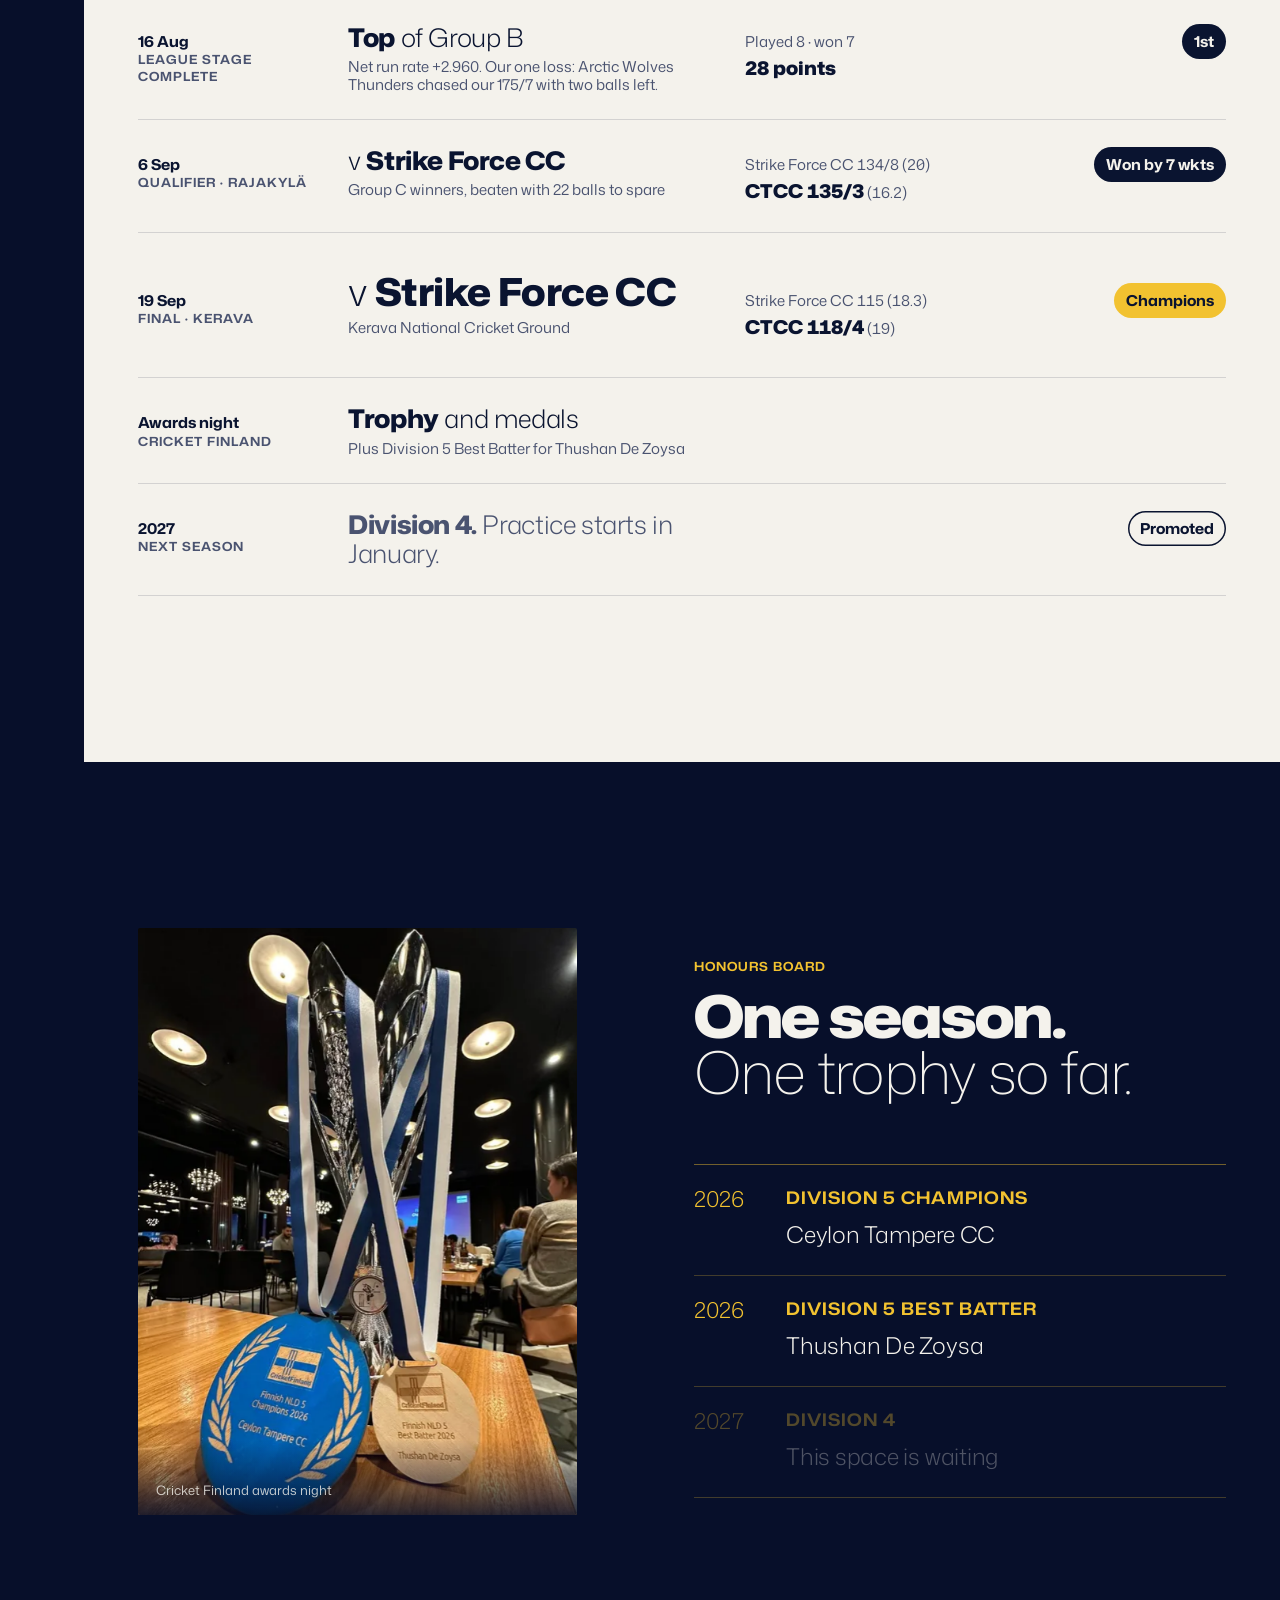
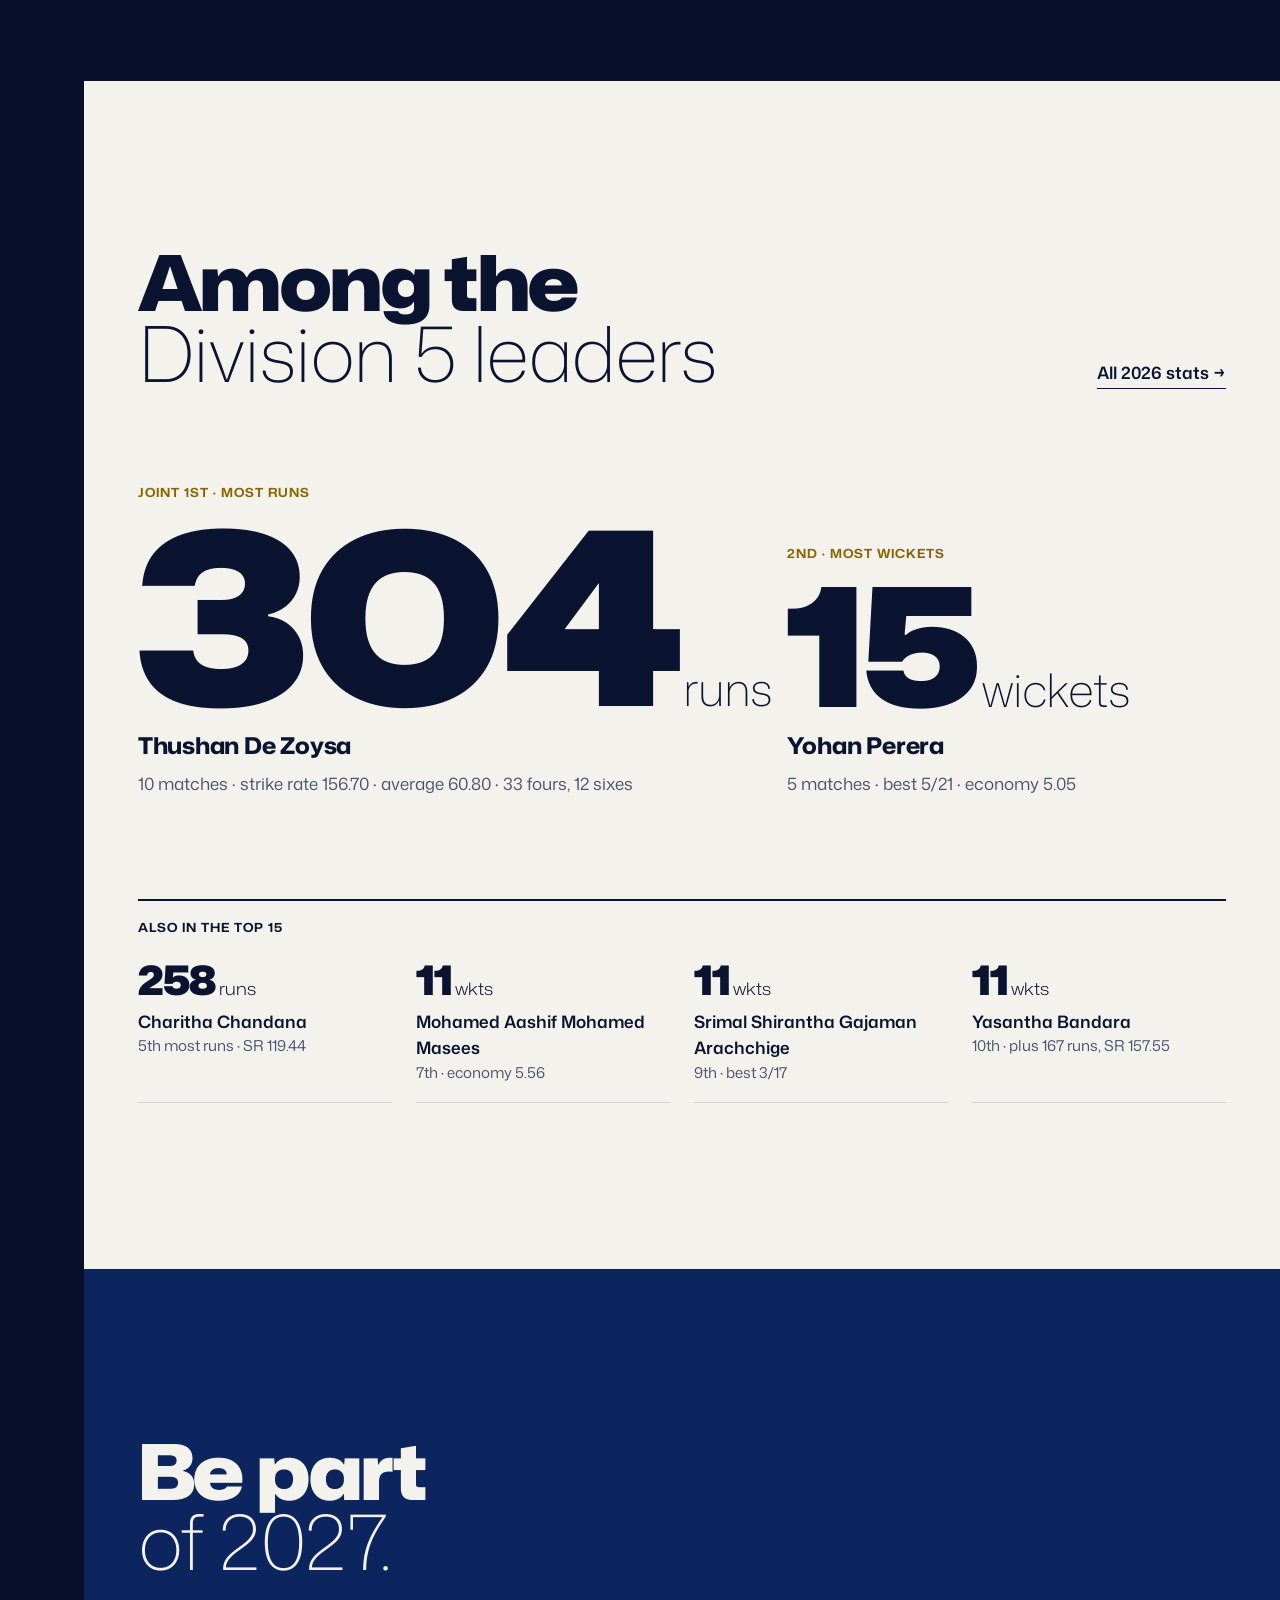
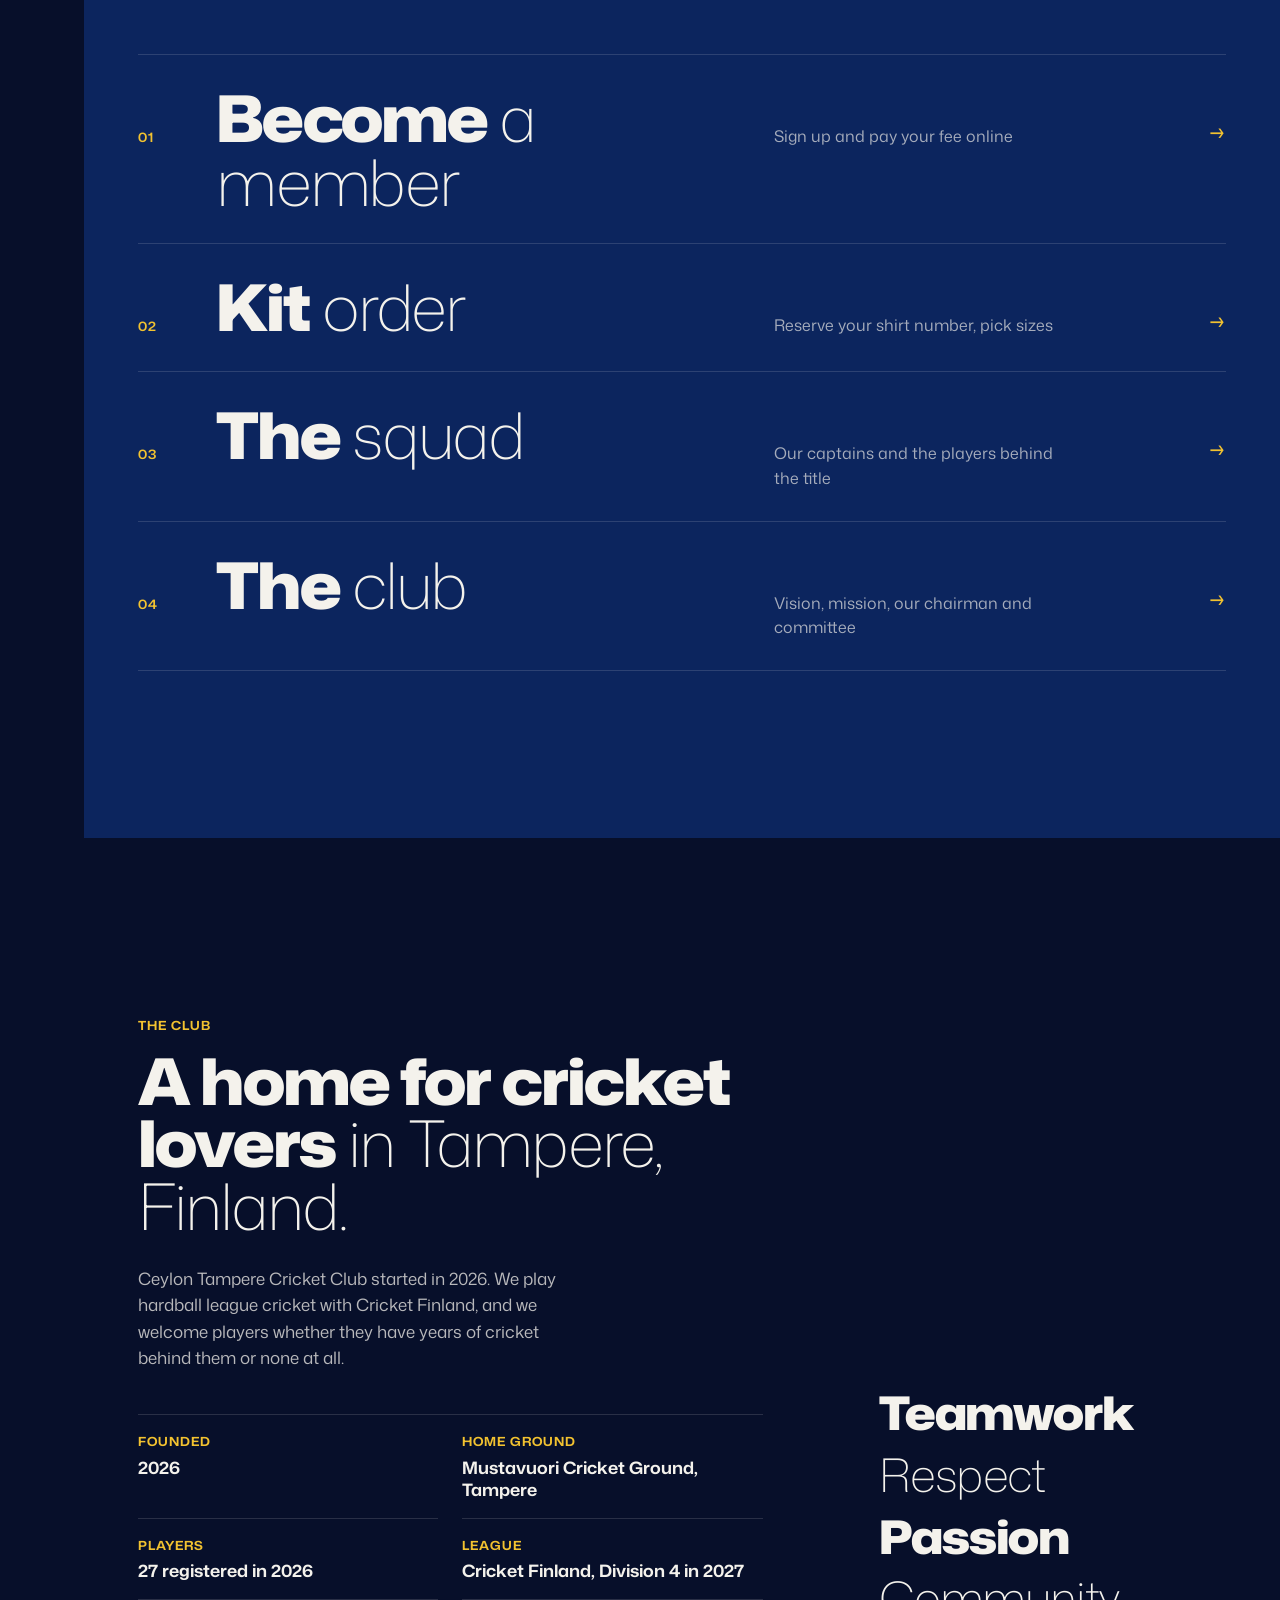
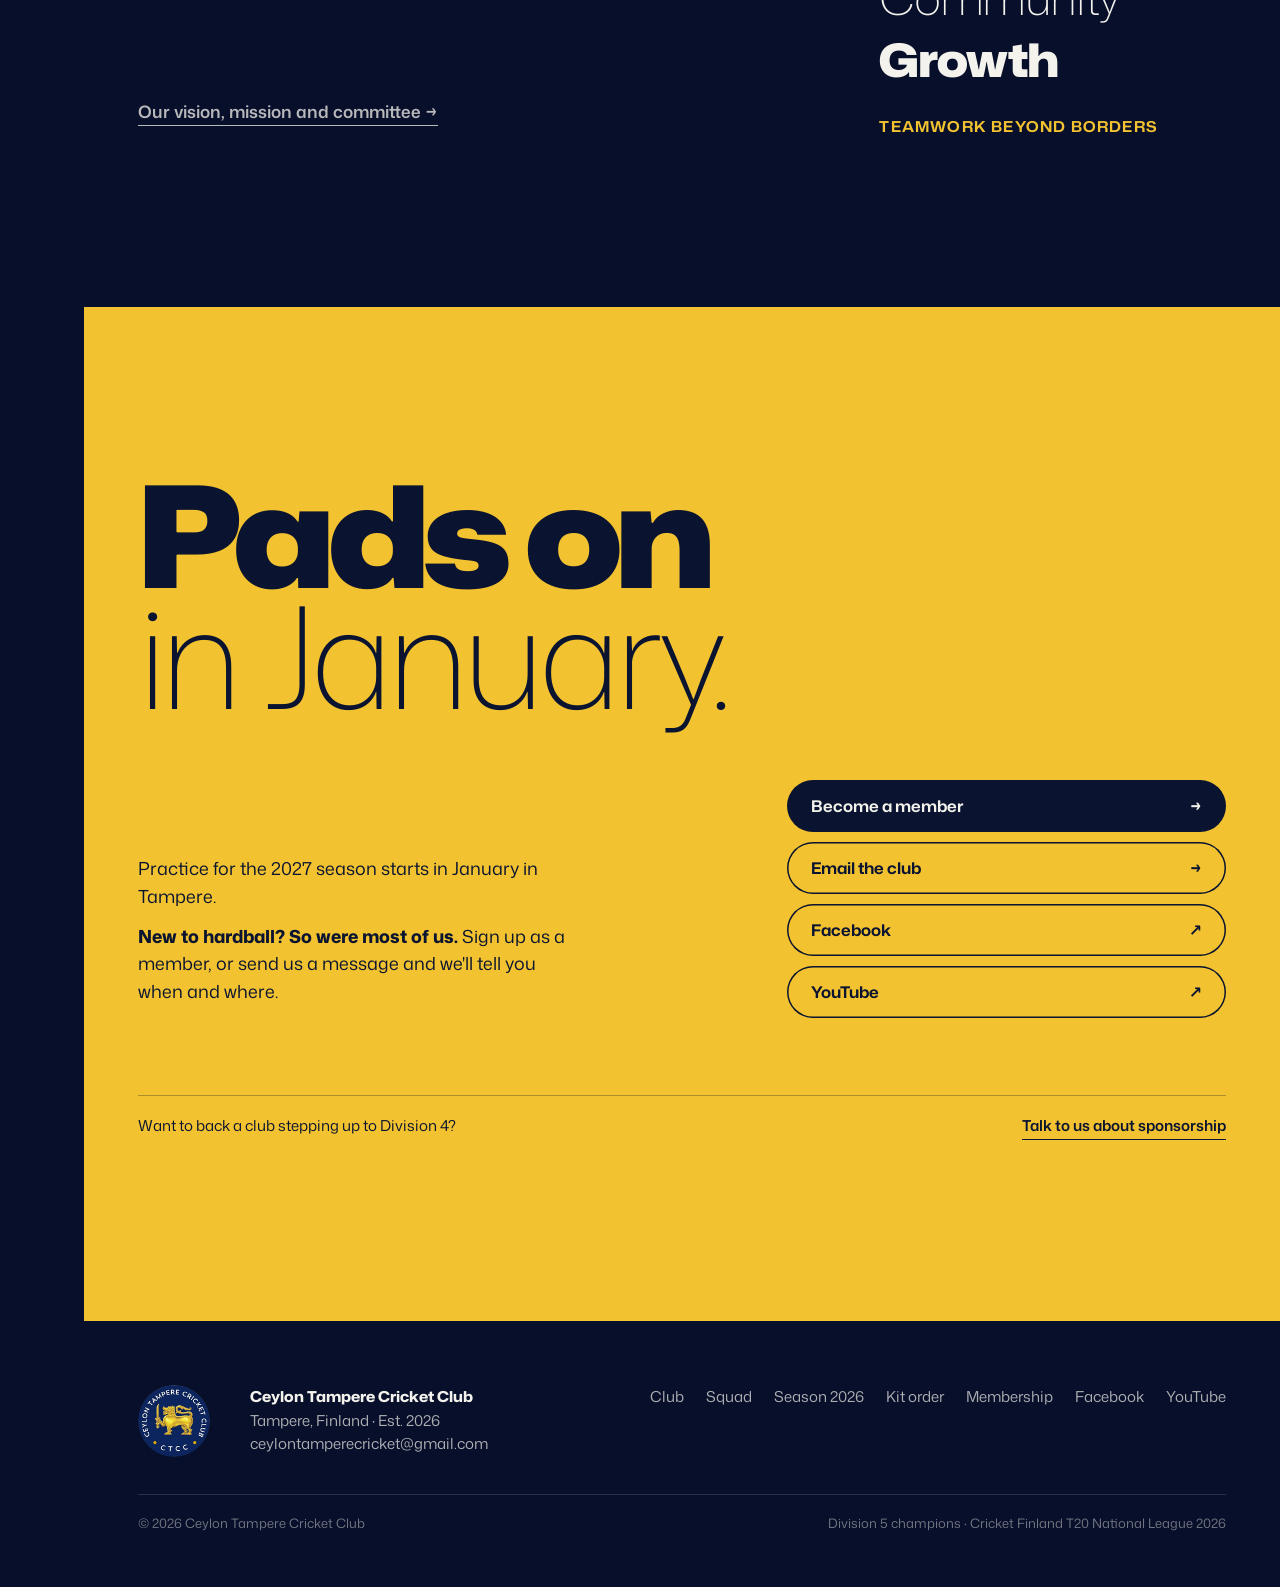
==== commit c170b1b8: "content update" ====
--- a/index.html
+++ b/index.html
@@ -233,7 +233,7 @@
       <li class="rv"><a href="join.html"><span class="ix num">01</span><span class="nm"><b>Become</b> a member</span><span class="ds">Sign up and pay your fee online</span><span class="go" aria-hidden="true">→</span></a></li>
       <li class="rv" style="--i:1"><a href="kit.html"><span class="ix num">02</span><span class="nm"><b>Kit</b> order</span><span class="ds">Reserve your shirt number, pick sizes</span><span class="go" aria-hidden="true">→</span></a></li>
       <li class="rv" style="--i:2"><a href="squad.html"><span class="ix num">03</span><span class="nm"><b>The</b> squad</span><span class="ds">Our captains and the players behind the title</span><span class="go" aria-hidden="true">→</span></a></li>
-      <li class="rv" style="--i:3"><a href="club.html"><span class="ix num">04</span><span class="nm"><b>The</b> club</span><span class="ds">Vision, mission, our chairperson and committee</span><span class="go" aria-hidden="true">→</span></a></li>
+      <li class="rv" style="--i:3"><a href="club.html"><span class="ix num">04</span><span class="nm"><b>The</b> club</span><span class="ds">Vision, mission, our chairman and committee</span><span class="go" aria-hidden="true">→</span></a></li>
     </ol>
   </div>
 </section>
--- a/css/site.css
+++ b/css/site.css
@@ -395,12 +395,14 @@
 .pages ol{list-style:none;margin:0;padding:0;border-top:1px solid var(--line-d)}
 .pages a{display:grid;grid-template-columns:3.2em minmax(0,1.3fr) minmax(0,1fr) auto;align-items:baseline;gap:8px 24px;padding:clamp(18px,2.4vw,30px) 0;border-bottom:1px solid var(--line-d);text-decoration:none}
 .pages .ix{font-size:13px;font-weight:600;font-stretch:115%;letter-spacing:.08em;color:var(--gold)}
-.pages .nm{font-size:clamp(2.1rem,5vw,4.6rem);line-height:1;letter-spacing:-.035em;font-weight:200;transition:font-weight 360ms var(--ease-out),font-stretch 360ms var(--ease-out)}
+.pages .nm{font-size:clamp(2.1rem,5vw,4.6rem);line-height:1;letter-spacing:-.035em;font-weight:200;transition:transform 320ms var(--ease-out)}
 .pages .nm b{font-weight:850;font-stretch:115%}
 .pages .ds{color:rgba(244,242,236,.66);font-size:16px;max-width:30ch}
 .pages .go{font-size:24px;color:var(--gold);transition:transform 260ms var(--ease-out)}
 @media (hover:hover) and (pointer:fine){
-  .pages a:hover .nm{font-weight:420}
+  .pages a:hover .nm{transform:translateX(10px)}
+  .pages .ds{transition:color 200ms ease}
+  .pages a:hover .ds{color:var(--whites)}
   .pages a:hover .go{transform:translateX(6px)}
 }
 @media (max-width:860px){
@@ -457,6 +459,11 @@
 .cmte{list-style:none;margin:0;padding:0;display:grid;grid-template-columns:repeat(3,1fr);gap:0 24px}
 .cmte li{display:grid;grid-template-columns:auto 1fr;gap:0 18px;align-items:center;padding:24px 0;border-top:2px solid var(--ink)}
 .cmte .mono{width:58px;font-size:18px;background:var(--navy)}
+.cmte-sub{color:var(--gold-ink);margin:0 0 14px}
+.cmte + .cmte-sub{margin-top:clamp(40px,5vw,64px)}
+.cmte-4{grid-template-columns:repeat(4,1fr)}
+.cmte-4 li{align-items:start}
+@media (max-width:1300px){.cmte-4{grid-template-columns:repeat(2,1fr)}}
 .cmte .r{display:block;color:var(--gold-ink);margin-bottom:4px}
 .cmte .n{display:block;font-size:clamp(1.25rem,1.7vw,1.5rem);line-height:1.15;letter-spacing:-.01em;font-weight:700;font-stretch:106%}
 .cmte .d{grid-column:2;color:var(--ink-2);font-size:15px;margin-top:6px}
